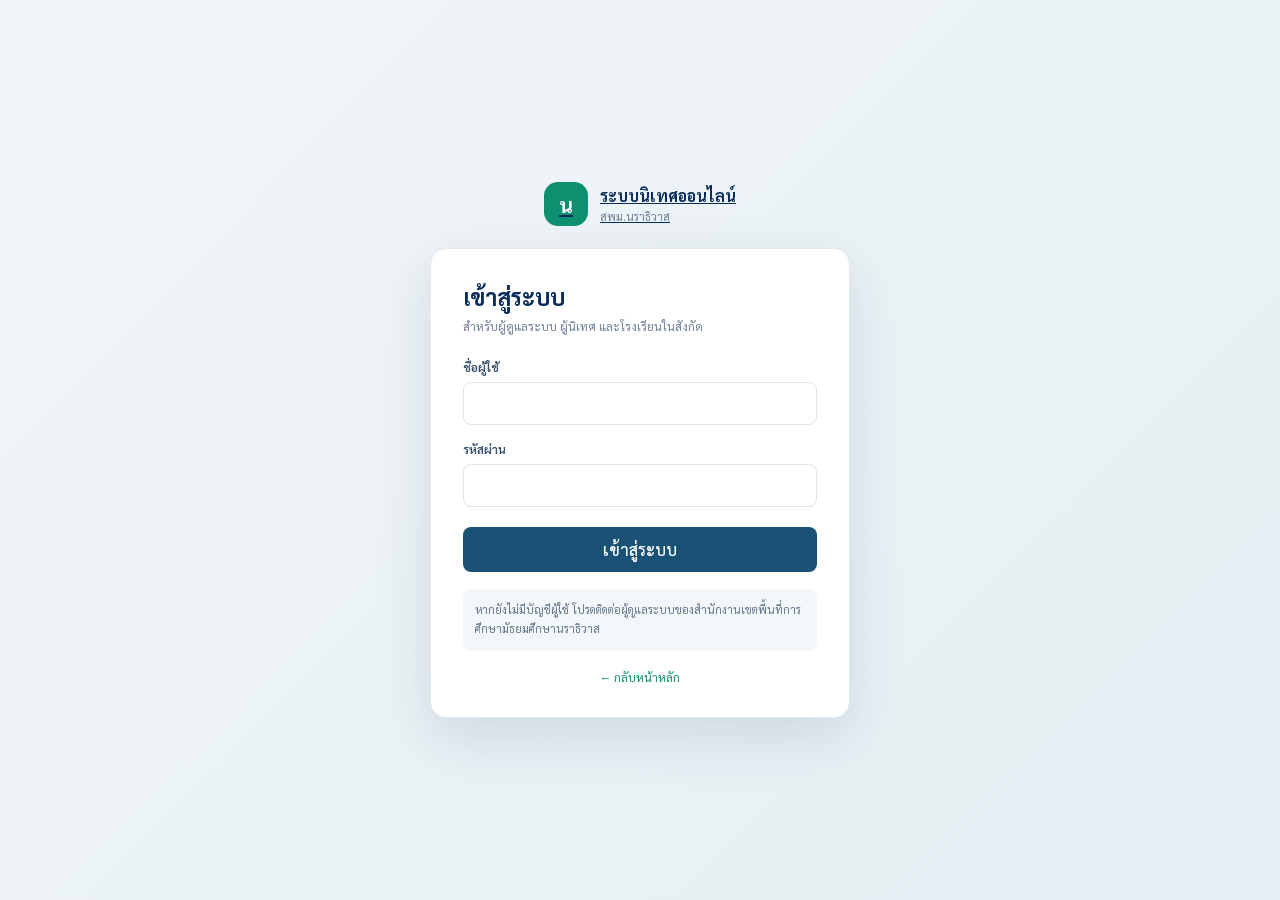
==== pages/admin.html @ 4506a1b6 "Add files via upload" ====
<!DOCTYPE html>
<html lang="th">
<head>
  <meta charset="UTF-8">
  <meta name="viewport" content="width=device-width, initial-scale=1.0">
  <title>ผู้ดูแลระบบ - สพม.นราธิวาส</title>
  <link href="https://fonts.googleapis.com/css2?family=Sarabun:wght@300;400;500;600;700&display=swap" rel="stylesheet">
  <link rel="stylesheet" href="../css/style.css">
</head>
<body>

  <nav class="navbar">
    <div class="navbar-inner">
      <a href="../index.html" class="navbar-brand">
        <div class="logo">&#127891;</div>
        <div>
          <div class="brand-text">ระบบนิเทศสถานศึกษา</div>
          <div class="brand-sub">สพม.นราธิวาส</div>
        </div>
      </a>
      <ul class="navbar-nav">
        <li><a href="../index.html" data-page="dashboard">&#127968; หน้าหลัก</a></li>
        <li><a href="booking.html" data-page="booking">&#128197; กำหนดการนิเทศ</a></li>
        <li><a href="files.html" data-page="files">&#128194; หลักฐานโรงเรียน</a></li>
        <li><a href="evaluation.html" data-page="evaluation">&#11088; ผลนิเทศ</a></li>
        <li><a href="reports.html" data-page="reports">&#128202; รายงานโรงเรียน</a></li>
        <li class="admin-only"><a href="admin.html" data-page="admin" class="active">&#9881; ผู้ดูแลระบบ</a></li>
      </ul>
      <div class="navbar-user">
        <div>
          <div class="user-name" id="userName">-</div>
          <div style="font-size:11px;opacity:0.7;" id="userRole">-</div>
        </div>
        <button class="btn-logout" onclick="logout()">&#10140; ออกจากระบบ</button>
      </div>
    </div>
  </nav>

  <div class="main-content">
    <div class="page-header">
      <h1>&#9881; ผู้ดูแลระบบ</h1>
      <p>บริหารกำหนดการนิเทศ โรงเรียนในสังกัด หลักฐาน และผลการติดตามของ สพม.นราธิวาส</p>
    </div>

    <!-- Tabs -->
    <div data-tab-group="adminTab">
      <div class="tabs">
        <button class="tab-btn active" data-tab="manageBooking" onclick="switchTab('adminTab', 'manageBooking')">&#128197; กำหนดการนิเทศ</button>
        <button class="tab-btn" data-tab="manageSchools" onclick="switchTab('adminTab', 'manageSchools'); loadSchools()">&#127979; จัดการโรงเรียน</button>
        <button class="tab-btn" data-tab="checkFiles" onclick="switchTab('adminTab', 'checkFiles')">&#128194; ตรวจผลงาน</button>
        <button class="tab-btn" data-tab="manageEval" onclick="switchTab('adminTab', 'manageEval')">&#11088; จัดการประเมิน</button>
        <button class="tab-btn" data-tab="printReport" onclick="switchTab('adminTab', 'printReport')">&#128424; พิมพ์รายงาน</button>
      </div>
    </div>

    <div class="tab-content" data-tab-content="manageSchools">
      <div class="grid-2-1">
        <div class="card"><div class="card-header"><h3>&#10133; เพิ่มโรงเรียนในสังกัด</h3></div><div class="card-body">
          <form id="schoolForm" onsubmit="return saveSchool(event)">
            <div class="form-group"><label>ชื่อโรงเรียน <span class="required">*</span></label><input class="form-control" id="schoolName" required></div>
            <div class="form-row"><div class="form-group"><label>รหัสโรงเรียน <span class="required">*</span></label><input class="form-control" id="schoolCode" required></div><div class="form-group"><label>อำเภอ</label><input class="form-control" id="schoolDistrict"></div></div>
            <div class="form-group"><label>ผู้อำนวยการ</label><input class="form-control" id="schoolDirector"></div>
            <div class="form-group"><label>ที่อยู่</label><input class="form-control" id="schoolAddress"></div>
            <div class="form-row"><div class="form-group"><label>โทรศัพท์</label><input class="form-control" id="schoolPhone"></div><div class="form-group"><label>อีเมล</label><input class="form-control" id="schoolEmail" type="email"></div></div>
            <div class="form-group"><label>เว็บไซต์</label><input class="form-control" id="schoolWebsite" type="url" placeholder="https://"></div>
            <button class="btn btn-primary" type="submit">บันทึกโรงเรียน</button>
          </form>
        </div></div>
        <div class="card"><div class="card-header"><h3>&#127979; โรงเรียนในระบบ</h3><button class="btn btn-sm btn-outline" onclick="loadSchools()">รีเฟรช</button></div><div class="card-body" id="schoolList"><div class="loading"><div class="spinner"></div></div></div></div>
      </div>
    </div>

    <!-- Manage Bookings Tab -->
    <div class="tab-content active" data-tab-content="manageBooking">
      <div class="card">
        <div class="card-header">
          <h3>&#128197; รายการจองทั้งหมด</h3>
          <div style="display:flex;gap:8px;">
            <select class="form-control" style="width:auto;" id="adminFilterStatus" onchange="loadAdminBookings()">
              <option value="">ทุกสถานะ</option>
              <option value="รอดำเนินการ">รอดำเนินการ</option>
              <option value="ยืนยันแล้ว">ยืนยันแล้ว</option>
              <option value="นิเทศแล้ว">นิเทศแล้ว</option>
              <option value="ปฏิเสธ">ปฏิเสธ</option>
            </select>
            <button class="btn btn-sm btn-outline" onclick="loadAdminBookings()">&#128260; รีเฟรช</button>
          </div>
        </div>
        <div class="card-body" style="padding:0;">
          <div class="table-responsive">
            <table>
              <thead>
                <tr>
                  <th>#</th>
                  <th>วันที่</th>
                  <th>เวลา</th>
                  <th>โรงเรียน</th>
                  <th>กลุ่มสาระ</th>
                  <th>วิชา</th>
                  <th>สถานะ</th>
                  <th>จัดการ</th>
                </tr>
              </thead>
              <tbody id="adminBookingsTable">
                <tr><td colspan="8" class="loading"><div class="spinner"></div></td></tr>
              </tbody>
            </table>
          </div>
        </div>
      </div>
    </div>

    <!-- Check Files Tab -->
    <div class="tab-content" data-tab-content="checkFiles">
      <div class="card">
        <div class="card-header">
          <h3>&#128194; ไฟล์รอตรวจสอบ</h3>
          <div style="display:flex;gap:8px;">
            <select class="form-control" style="width:auto;" id="adminFilterFileStatus" onchange="loadAdminFiles()">
              <option value="">ทุกสถานะ</option>
              <option value="รอตรวจสอบ">รอตรวจสอบ</option>
              <option value="ผ่าน">ผ่าน</option>
              <option value="ปรับปรุง">ขอแก้ไข</option>
            </select>
            <button class="btn btn-sm btn-outline" onclick="loadAdminFiles()">&#128260; รีเฟรช</button>
          </div>
        </div>
        <div class="card-body" style="padding:0;">
          <div class="table-responsive">
            <table>
              <thead>
                <tr>
                  <th>#</th>
                  <th>วันที่ส่ง</th>
                  <th>โรงเรียน</th>
                  <th>ประเภท</th>
                  <th>ชื่อไฟล์</th>
                  <th>สถานะ</th>
                  <th>ลิงก์</th>
                  <th>จัดการ</th>
                </tr>
              </thead>
              <tbody id="adminFilesTable">
                <tr><td colspan="8" class="loading"><div class="spinner"></div></td></tr>
              </tbody>
            </table>
          </div>
        </div>
      </div>
    </div>

    <!-- Manage Evaluations Tab -->
    <div class="tab-content" data-tab-content="manageEval">
      <div class="card">
        <div class="card-header">
          <h3>&#11088; ผลการประเมินทั้งหมด</h3>
          <button class="btn btn-sm btn-outline" onclick="loadAdminEvaluations()">&#128260; รีเฟรช</button>
        </div>
        <div class="card-body" style="padding:0;">
          <div class="table-responsive">
            <table>
              <thead>
                <tr>
                  <th>#</th>
                  <th>วันที่ประเมิน</th>
                  <th>โรงเรียน</th>
                  <th>วันที่นิเทศ</th>
                  <th>จุดเด่น</th>
                  <th>ระดับคุณภาพ</th>
                  <th>ประเมินโดย</th>
                  <th>จัดการ</th>
                </tr>
              </thead>
              <tbody id="adminEvalTable">
                <tr><td colspan="8" class="loading"><div class="spinner"></div></td></tr>
              </tbody>
            </table>
          </div>
        </div>
      </div>
    </div>

    <!-- Print Report Tab -->
    <div class="tab-content" data-tab-content="printReport">
      <div class="grid-2">
        <!-- Individual Report -->
        <div class="card">
          <div class="card-header">
            <h3>&#128196; รายงานรายบุคคล</h3>
          </div>
          <div class="card-body">
            <div class="form-group">
              <label>เลือกครู</label>
              <select class="form-control" id="reportTeacher">
                <option value="">-- เลือกครู --</option>
              </select>
            </div>
            <button class="btn btn-primary" onclick="printIndividualReport()">&#128424; พิมพ์รายงานรายบุคคล</button>
          </div>
        </div>

        <!-- Department Report -->
        <div class="card">
          <div class="card-header">
            <h3>&#127979; รายงานกลุ่มสาระ</h3>
          </div>
          <div class="card-body">
            <div class="form-group">
              <label>เลือกกลุ่มสาระ</label>
              <select class="form-control" id="reportDept">
                <option value="">-- เลือกกลุ่มสาระ --</option>
              </select>
            </div>
            <button class="btn btn-primary" onclick="printDeptReport()">&#128424; พิมพ์รายงานกลุ่มสาระ</button>
          </div>
        </div>

        <!-- General Report -->
        <div class="card">
          <div class="card-header">
            <h3>&#128202; รายงานสรุปภาพรวม</h3>
          </div>
          <div class="card-body">
            <div class="form-row">
              <div class="form-group">
                <label>วันที่เริ่มต้น</label>
                <input type="date" class="form-control" id="reportStartDate">
              </div>
              <div class="form-group">
                <label>วันที่สิ้นสุด</label>
                <input type="date" class="form-control" id="reportEndDate">
              </div>
            </div>
            <button class="btn btn-primary" onclick="printGeneralReport()">&#128424; พิมพ์รายงานสรุป</button>
          </div>
        </div>

        <!-- Quick Stats -->
        <div class="card">
          <div class="card-header">
            <h3>&#128200; สถิติด่วน</h3>
          </div>
          <div class="card-body">
            <div style="display:grid;gap:8px;">
              <button class="btn btn-outline" onclick="showQuickStats('bookings')">&#128197; สถิติการจอง</button>
              <button class="btn btn-outline" onclick="showQuickStats('files')">&#128194; สถิติไฟล์งาน</button>
              <button class="btn btn-outline" onclick="showQuickStats('evaluations')">&#11088; สถิติการประเมิน</button>
            </div>
          </div>
        </div>
      </div>
    </div>
  </div>

  <!-- Review File Modal -->
  <div class="modal-overlay" id="reviewFileModal">
    <div class="modal">
      <div class="modal-header">
        <h3>&#128196; ตรวจสอบไฟล์</h3>
        <button class="modal-close" onclick="closeModal('reviewFileModal')">&times;</button>
      </div>
      <div class="modal-body">
        <div id="reviewFileInfo"></div>
        <div class="form-group" style="margin-top:16px;">
          <label>หมายเหตุ</label>
          <textarea class="form-control" id="reviewNote" rows="3" placeholder="ใส่หมายเหตุ..."></textarea>
        </div>
      </div>
      <div class="modal-footer">
        <button class="btn btn-danger" onclick="reviewFile('ปรับปรุง')">&#128260; ขอแก้ไข</button>
        <button class="btn btn-success" onclick="reviewFile('ผ่าน')">&#9989; อนุมัติ</button>
        <button class="btn btn-outline" onclick="closeModal('reviewFileModal')">ปิด</button>
      </div>
    </div>
  </div>

  <!-- Edit Booking Modal -->
  <div class="modal-overlay" id="editBookingModal">
    <div class="modal">
      <div class="modal-header">
        <h3>&#9998; แก้ไขการจอง</h3>
        <button class="modal-close" onclick="closeModal('editBookingModal')">&times;</button>
      </div>
      <div class="modal-body">
        <input type="hidden" id="editBookingRow">
        <div class="form-row">
          <div class="form-group">
            <label>สถานะ</label>
            <select class="form-control" id="editBookingStatus">
              <option value="รอดำเนินการ">รอดำเนินการ</option>
              <option value="ยืนยันแล้ว">ยืนยันแล้ว</option>
              <option value="นิเทศแล้ว">นิเทศแล้ว</option>
              <option value="ปฏิเสธ">ปฏิเสธ</option>
            </select>
          </div>
          <div class="form-group">
            <label>วันที่</label>
            <input type="date" class="form-control" id="editBookingDate">
          </div>
        </div>
        <div class="form-group">
          <label>หมายเหตุ</label>
          <textarea class="form-control" id="editBookingNotes" rows="3"></textarea>
        </div>
      </div>
      <div class="modal-footer">
        <button class="btn btn-primary" onclick="saveBookingEdit()">&#128190; บันทึก</button>
        <button class="btn btn-outline" onclick="closeModal('editBookingModal')">ปิด</button>
      </div>
    </div>
  </div>

  <script src="../js/config.js"></script>
  <script src="../js/app.js"></script>
  <script>
    if (!checkAuth()) { window.location.href = 'login.html'; }
    var currentReviewFile = null;
    var DEPARTMENTS = ['คณิตศาสตร์','วิทยาศาสตร์','ภาษาไทย','ภาษาอังกฤษ','สังคมศึกษา','พลศึกษา','ศิลปะ','การงานอาชีพ','เทคโนโลยี'];

    function initAdmin() {
      var ds = document.getElementById('reportDept');
      DEPARTMENTS.forEach(function(d){var o=document.createElement('option');o.value=d;o.textContent=d;ds.appendChild(o);});
      apiPost('getTeachers',{}).then(function(r){if(r.success&&r.teachers){var s=document.getElementById('reportTeacher');r.teachers.forEach(function(t){var o=document.createElement('option');o.value=t;o.textContent=t;s.appendChild(o);});}}).catch(function(e){console.error(e);});
    }

    function loadAdminBookings() {
      var st=document.getElementById('adminFilterStatus').value;
      var d=st?{status:st}:{};
      apiPost('getBookings',d).then(function(result){
        var tbody=document.getElementById('adminBookingsTable');
        if(result.success&&result.bookings.length>0){
          tbody.innerHTML=result.bookings.map(function(b,i){
            var acts='';
            if(b['Status']==='รอดำเนินการ'){acts='<button class="btn btn-sm btn-success" onclick="confirmBooking('+b.rowNumber+')">&#9989;</button> <button class="btn btn-sm btn-danger" onclick="rejectBooking('+b.rowNumber+')">&#10007;</button> ';}
            acts+='<button class="btn btn-sm btn-warning" onclick="openEditBooking('+b.rowNumber+')">&#9998;</button> <button class="btn btn-sm btn-danger" onclick="deleteBookingConfirm('+b.rowNumber+')">&#128465;</button>';
            return '<tr><td>'+(i+1)+'</td><td>'+formatDate(b['Date'])+'</td><td>'+escapeHtml(b['Time'])+'</td><td>'+escapeHtml(b['Teacher Name'])+'</td><td>'+escapeHtml(b['Department'])+'</td><td>'+escapeHtml(b['Subject Name'])+'</td><td>'+getStatusBadge(b['Status'])+'</td><td><div class="btn-group">'+acts+'</div></td></tr>';
          }).join('');
        } else { tbody.innerHTML='<tr><td colspan="8"><div class="empty-state"><div class="icon">&#128197;</div><h4>ไม่มีรายการจอง</h4></div></td></tr>'; }
      }).catch(function(e){console.error(e);});
    }

    function confirmBooking(rn){if(!confirm('ยืนยันการจองนี้?'))return;apiPost('updateBooking',{rowNumber:rn,status:'ยืนยันแล้ว'}).then(function(r){if(r.success){showToast('ยืนยันสำเร็จ','success');loadAdminBookings();}else showToast(r.message,'error');});}
    function rejectBooking(rn){if(!confirm('ปฏิเสธการจองนี้?'))return;apiPost('updateBooking',{rowNumber:rn,status:'ปฏิเสธ'}).then(function(r){if(r.success){showToast('ปฏิเสธแล้ว','warning');loadAdminBookings();}else showToast(r.message,'error');});}
    function deleteBookingConfirm(rn){if(!confirm('ต้องการลบการจองนี้?'))return;apiPost('deleteBooking',{rowNumber:rn}).then(function(r){if(r.success){showToast('ลบสำเร็จ','success');loadAdminBookings();}else showToast(r.message,'error');});}
    function openEditBooking(rn){document.getElementById('editBookingRow').value=rn;openModal('editBookingModal');}
    function saveBookingEdit(){var rn=parseInt(document.getElementById('editBookingRow').value);apiPost('updateBooking',{rowNumber:rn,status:document.getElementById('editBookingStatus').value,date:document.getElementById('editBookingDate').value,notes:document.getElementById('editBookingNotes').value}).then(function(r){if(r.success){showToast('บันทึกสำเร็จ','success');closeModal('editBookingModal');loadAdminBookings();}else showToast(r.message,'error');});}

    function loadAdminFiles() {
      var st=document.getElementById('adminFilterFileStatus').value;
      var d=st?{status:st}:{};
      apiPost('getFiles',d).then(function(result){
        var tbody=document.getElementById('adminFilesTable');
        if(result.success&&result.files.length>0){
          tbody.innerHTML=result.files.map(function(f,i){
            return '<tr><td>'+(i+1)+'</td><td>'+formatDateTime(f['Timestamp'])+'</td><td>'+escapeHtml(f['Teacher Name'])+'</td><td>'+getFileTypeIcon(f['File Type'])+' '+escapeHtml(f['File Type'])+'</td><td>'+escapeHtml(f['File Name'])+'</td><td>'+getStatusBadge(f['Status'])+'</td><td>'+(f['File URL']?'<a href="'+f['File URL']+'" target="_blank" class="btn btn-sm btn-info">&#128279;</a>':'-')+'</td><td><div class="btn-group"><button class="btn btn-sm btn-success" onclick="openReviewFile('+f.rowNumber+')">&#9989;</button> <button class="btn btn-sm btn-danger" onclick="deleteFileConfirm('+f.rowNumber+')">&#128465;</button></div></td></tr>';
          }).join('');
        } else { tbody.innerHTML='<tr><td colspan="8"><div class="empty-state"><div class="icon">&#128194;</div><h4>ไม่มีไฟล์งาน</h4></div></td></tr>'; }
      }).catch(function(e){console.error(e);});
    }

    function openReviewFile(rn){currentReviewFile=rn;document.getElementById('reviewNote').value='';openModal('reviewFileModal');}
    function reviewFile(status){if(!currentReviewFile)return;apiPost('updateFileStatus',{rowNumber:currentReviewFile,status:status,adminNote:document.getElementById('reviewNote').value,reviewedBy:APP.user.fullName}).then(function(r){if(r.success){showToast(status==='ผ่าน'?'อนุมัติสำเร็จ':'ขอแก้ไขแล้ว','success');closeModal('reviewFileModal');loadAdminFiles();}else showToast(r.message,'error');});}
    function deleteFileConfirm(rn){if(!confirm('ต้องการลบไฟล์นี้?'))return;apiPost('deleteFile',{rowNumber:rn}).then(function(r){if(r.success){showToast('ลบสำเร็จ','success');loadAdminFiles();}else showToast(r.message,'error');});}

    function loadAdminEvaluations() {
      apiPost('getEvaluations',{}).then(function(result){
        var tbody=document.getElementById('adminEvalTable');
        if(result.success&&result.evaluations.length>0){
          tbody.innerHTML=result.evaluations.map(function(e,i){
            return '<tr><td>'+(i+1)+'</td><td>'+formatDateTime(e['Timestamp'])+'</td><td>'+escapeHtml(e['Teacher Name'])+'</td><td>'+formatDate(e['Supervision Date'])+'</td><td style="max-width:200px;overflow:hidden;text-overflow:ellipsis;white-space:nowrap;" title="'+escapeHtml(e['Strengths'])+'">'+escapeHtml(e['Strengths'])+'</td><td>'+getStatusBadge(e['Quality Level'])+'</td><td>'+escapeHtml(e['Evaluated By']||'-')+'</td><td><button class="btn btn-sm btn-danger" onclick="deleteEvalConfirm('+e.rowNumber+')">&#128465;</button></td></tr>';
          }).join('');
        } else { tbody.innerHTML='<tr><td colspan="8"><div class="empty-state"><div class="icon">&#11088;</div><h4>ไม่มีผลประเมิน</h4></div></td></tr>'; }
      }).catch(function(e){console.error(e);});
    }

    function deleteEvalConfirm(rn){if(!confirm('ต้องการลบผลประเมินนี้?'))return;apiPost('deleteEvaluation',{rowNumber:rn}).then(function(r){if(r.success){showToast('ลบสำเร็จ','success');loadAdminEvaluations();}else showToast(r.message,'error');});}

    function printIndividualReport(){var t=document.getElementById('reportTeacher').value;if(!t){showToast('กรุณาเลือกครู','error');return;}apiPost('getTeacherReport',{teacherName:t}).then(function(r){if(!r.success)return;var rp=r.report;var c='<p><strong>ครู:</strong> '+escapeHtml(t)+'</p><p>จอง: '+rp.summary.totalBookings+' นิเทศแล้ว: '+rp.summary.completedBookings+' ไฟล์: '+rp.summary.totalFiles+' ประเมิน: '+rp.summary.totalEvaluations+'</p><h3 style="color:#1a5276;">ประวัติการนิเทศ</h3><table><thead><tr><th>วันที่</th><th>วิชา</th><th>สถานะ</th></tr></thead><tbody>';rp.bookings.forEach(function(b){c+='<tr><td>'+formatDate(b.date)+'</td><td>'+escapeHtml(b.subjectName)+'</td><td>'+getStatusBadge(b.status)+'</td></tr>';});c+='</tbody></table>';printReport('รายงานรายบุคคล - '+escapeHtml(t),c);});}

    function printDeptReport(){var d=document.getElementById('reportDept').value;if(!d){showToast('กรุณาเลือกกลุ่มสาระ','error');return;}apiPost('getDepartmentReport',{department:d}).then(function(r){if(!r.success)return;var rp=r.report;var c='<p><strong>กลุ่มสาระ:</strong> '+escapeHtml(d)+'</p><p>ครู: '+rp.summary.totalTeachers+' คน</p><table><thead><tr><th>ชื่อครู</th><th>การจอง</th><th>นิเทศแล้ว</th></tr></thead><tbody>';Object.entries(rp.teachers).forEach(function(e){c+='<tr><td>'+escapeHtml(e[0])+'</td><td>'+e[1].totalBookings+'</td><td>'+e[1].completedBookings+'</td></tr>';});c+='</tbody></table>';printReport('รายงานกลุ่มสาระ - '+escapeHtml(d),c);});}

    function printGeneralReport(){var sd=document.getElementById('reportStartDate').value;var ed=document.getElementById('reportEndDate').value;apiPost('getReport',{startDate:sd,endDate:ed}).then(function(r){if(!r.success)return;var rp=r.report;var c='<p>ช่วง: '+(sd?formatDate(sd):'ทั้งหมด')+' - '+(ed?formatDate(ed):'ทั้งหมด')+'</p><table><thead><tr><th>วันที่</th><th>ครู</th><th>วิชา</th><th>สถานะ</th></tr></thead><tbody>';rp.bookings.forEach(function(b){c+='<tr><td>'+formatDate(b.date)+'</td><td>'+escapeHtml(b.teacherName)+'</td><td>'+escapeHtml(b.subjectName)+'</td><td>'+getStatusBadge(b.status)+'</td></tr>';});c+='</tbody></table>';printReport('รายงานสรุปภาพรวม',c);});}

    function showQuickStats(type){apiPost('getDashboardStats',{}).then(function(r){if(!r.success)return;var s=r.stats;var c='';if(type==='bookings'){c='<h3>สถิติการจอง</h3><table><thead><tr><th>สถานะ</th><th>จำนวน</th></tr></thead><tbody><tr><td>รอดำเนินการ</td><td>'+s.pendingBookings+'</td></tr><tr><td>ยืนยันแล้ว</td><td>'+s.confirmedBookings+'</td></tr><tr><td>นิเทศแล้ว</td><td>'+s.completedBookings+'</td></tr><tr><td>ปฏิเสธ</td><td>'+s.rejectedBookings+'</td></tr><tr><td><strong>รวม</strong></td><td><strong>'+s.totalBookings+'</strong></td></tr></tbody></table>';}else if(type==='files'){c='<h3>สถิติไฟล์งาน</h3><table><thead><tr><th>สถานะ</th><th>จำนวน</th></tr></thead><tbody><tr><td>รอตรวจสอบ</td><td>'+s.pendingFiles+'</td></tr><tr><td>ผ่าน</td><td>'+s.approvedFiles+'</td></tr><tr><td>ขอแก้ไข</td><td>'+s.reviseFiles+'</td></tr><tr><td><strong>รวม</strong></td><td><strong>'+s.totalFiles+'</strong></td></tr></tbody></table>';}else if(type==='evaluations'){c='<h3>สถิติการประเมิน</h3><table><thead><tr><th>ระดับ</th><th>จำนวน</th></tr></thead><tbody><tr><td>ดีมาก</td><td>'+s.excellentCount+'</td></tr><tr><td>ดี</td><td>'+s.goodCount+'</td></tr><tr><td>พอใช้</td><td>'+s.fairCount+'</td></tr><tr><td>ปรับปรุง</td><td>'+s.poorCount+'</td></tr><tr><td><strong>รวม</strong></td><td><strong>'+s.totalEvaluations+'</strong></td></tr></tbody></table>';}printReport('สถิติด่วน',c);});}

    updateUserUI();initAdmin();loadAdminBookings();loadAdminFiles();loadAdminEvaluations();
  </script>
    }

    let currentReviewFile = null;

    const DEPARTMENTS = [
      'คณิตศาสตร์', 'วิทยาศาสตร์', 'ภาษาไทย', 'ภาษาอังกฤษ',
      'สังคมศึกษา', 'พลศึกษา', 'ศิลปะ', 'การงานอาชีพ', 'เทคโนโลยี'
    ];

    function initAdmin() {
      const deptSelect = document.getElementById('reportDept');
      DEPARTMENTS.forEach(d => {
        const opt = document.createElement('option');
        opt.value = d;
        opt.textContent = d;
        deptSelect.appendChild(opt);
      });

      apiPost
        .withSuccessHandler(result => {
          if (result.success && result.teachers) {
            const teacherSelect = document.getElementById('reportTeacher');
            result.teachers.forEach(t => {
              const opt = document.createElement('option');
              opt.value = t;
              opt.textContent = t;
              teacherSelect.appendChild(opt);
            });
          }
        })
        .getTeachers();
    }

    // ============================================
    // Bookings Management
    // ============================================

    function loadAdminBookings() {
      const status = document.getElementById('adminFilterStatus').value;
      const data = status ? { status } : {};

      apiPost
        .withSuccessHandler(result => {
          const tbody = document.getElementById('adminBookingsTable');
          if (result.success && result.bookings.length > 0) {
            tbody.innerHTML = result.bookings.map((b, idx) => `
              <tr>
                <td>${idx + 1}</td>
                <td>${formatDate(b['Date'])}</td>
                <td>${escapeHtml(b['Time'])}</td>
                <td>${escapeHtml(b['School Name'] || 'ไม่ระบุโรงเรียน')}</td>
                <td>${escapeHtml(b['Department'])}</td>
                <td>${escapeHtml(b['Subject Name'])}</td>
                <td>${getStatusBadge(b['Status'])}</td>
                <td>
                  <div class="btn-group">
                    ${b['Status'] === 'รอดำเนินการ' ? `
                      <button class="btn btn-sm btn-success" onclick="confirmBooking(${b.rowNumber})">&#9989;</button>
                      <button class="btn btn-sm btn-danger" onclick="rejectBooking(${b.rowNumber})">&#10007;</button>
                    ` : ''}
                    <button class="btn btn-sm btn-warning" onclick="openEditBooking(${b.rowNumber}, '${escapeHtml(b['Status'])}', '${b['Date']}', '${escapeHtml(b['Notes'] || '')}')">&#9998;</button>
                    <button class="btn btn-sm btn-danger" onclick="deleteBookingConfirm(${b.rowNumber})">&#128465;</button>
                  </div>
                </td>
              </tr>
            `).join('');
          } else {
            tbody.innerHTML = '<tr><td colspan="8"><div class="empty-state"><div class="icon">&#128197;</div><h4>ไม่มีรายการจอง</h4></div></td></tr>';
          }
        })
        .getBookings(data);
    }

    function confirmBooking(rowNumber) {
      if (!confirm('ยืนยันการจองนี้?')) return;
      apiPost
        .withSuccessHandler(result => {
          if (result.success) {
            showToast('ยืนยันการจองสำเร็จ', 'success');
            loadAdminBookings();
          } else {
            showToast(result.message, 'error');
          }
        })
        .updateBooking({ rowNumber, status: 'ยืนยันแล้ว' });
    }

    function rejectBooking(rowNumber) {
      if (!confirm('ปฏิเสธการจองนี้?')) return;
      apiPost
        .withSuccessHandler(result => {
          if (result.success) {
            showToast('ปฏิเสธการจองแล้ว', 'warning');
            loadAdminBookings();
          } else {
            showToast(result.message, 'error');
          }
        })
        .updateBooking({ rowNumber, status: 'ปฏิเสธ' });
    }

    function deleteBookingConfirm(rowNumber) {
      if (!confirm('ต้องการลบการจองนี้? การกระทำนี้ไม่สามารถย้อนกลับได้')) return;
      apiPost
        .withSuccessHandler(result => {
          if (result.success) {
            showToast('ลบการจองสำเร็จ', 'success');
            loadAdminBookings();
          } else {
            showToast(result.message, 'error');
          }
        })
        .deleteBooking({ rowNumber });
    }

    function openEditBooking(rowNumber, status, date, notes) {
      document.getElementById('editBookingRow').value = rowNumber;
      document.getElementById('editBookingStatus').value = status;
      document.getElementById('editBookingDate').value = date;
      document.getElementById('editBookingNotes').value = notes;
      openModal('editBookingModal');
    }

    function saveBookingEdit() {
      const rowNumber = parseInt(document.getElementById('editBookingRow').value);
      const data = {
        rowNumber: rowNumber,
        status: document.getElementById('editBookingStatus').value,
        date: document.getElementById('editBookingDate').value,
        notes: document.getElementById('editBookingNotes').value
      };

      apiPost
        .withSuccessHandler(result => {
          if (result.success) {
            showToast('บันทึกสำเร็จ', 'success');
            closeModal('editBookingModal');
            loadAdminBookings();
          } else {
            showToast(result.message, 'error');
          }
        })
        .updateBooking(data);
    }

    // ============================================
    // Files Management
    // ============================================

    function loadAdminFiles() {
      const status = document.getElementById('adminFilterFileStatus').value;
      const data = status ? { status } : {};

      apiPost
        .withSuccessHandler(result => {
          const tbody = document.getElementById('adminFilesTable');
          if (result.success && result.files.length > 0) {
            tbody.innerHTML = result.files.map((f, idx) => `
              <tr>
                <td>${idx + 1}</td>
                <td>${formatDateTime(f['Timestamp'])}</td>
                <td>${escapeHtml(f['School Name'] || 'ไม่ระบุโรงเรียน')}</td>
                <td>${getFileTypeIcon(f['File Type'])} ${escapeHtml(f['File Type'])}</td>
                <td>${escapeHtml(f['File Name'])}</td>
                <td>${getStatusBadge(f['Status'])}</td>
                <td>${f['File URL'] ? `<a href="${f['File URL']}" target="_blank" class="btn btn-sm btn-info">&#128279;</a>` : '-'}</td>
                <td>
                  <div class="btn-group">
                    <button class="btn btn-sm btn-success" onclick="openReviewFile(${f.rowNumber}, '${escapeHtml(f['Teacher Name'])}', '${escapeHtml(f['File Type'])}', '${escapeHtml(f['File Name'])}', '${f['File URL'] || ''}')">&#9989; ตรวจ</button>
                    <button class="btn btn-sm btn-danger" onclick="deleteFileConfirm(${f.rowNumber}, '${f['Drive File ID'] || ''}')">&#128465;</button>
                  </div>
                </td>
              </tr>
            `).join('');
          } else {
            tbody.innerHTML = '<tr><td colspan="8"><div class="empty-state"><div class="icon">&#128194;</div><h4>ไม่มีไฟล์งาน</h4></div></td></tr>';
          }
        })
        .getFiles(data);
    }

    function openReviewFile(rowNumber, teacher, type, name, url) {
      currentReviewFile = rowNumber;
      document.getElementById('reviewFileInfo').innerHTML = `
        <div style="display:grid;gap:8px;">
          <div><strong>ครู:</strong> ${teacher}</div>
          <div><strong>ประเภท:</strong> ${type}</div>
          <div><strong>ชื่อไฟล์:</strong> ${name}</div>
          ${url ? `<div><strong>ลิงก์:</strong> <a href="${url}" target="_blank">เปิดไฟล์</a></div>` : ''}
        </div>
      `;
      document.getElementById('reviewNote').value = '';
      openModal('reviewFileModal');
    }

    function reviewFile(status) {
      if (!currentReviewFile) return;
      const note = document.getElementById('reviewNote').value;

      apiPost
        .withSuccessHandler(result => {
          if (result.success) {
            showToast(status === 'ผ่าน' ? 'อนุมัติไฟล์สำเร็จ' : 'ขอแก้ไขไฟล์แล้ว', 'success');
            closeModal('reviewFileModal');
            loadAdminFiles();
          } else {
            showToast(result.message, 'error');
          }
        })
        .updateFileStatus({
          rowNumber: currentReviewFile,
          status: status,
          adminNote: note,
          reviewedBy: APP.user.fullName
        });
    }

    function deleteFileConfirm(rowNumber, driveFileId) {
      if (!confirm('ต้องการลบไฟล์นี้?')) return;
      apiPost
        .withSuccessHandler(result => {
          if (result.success) {
            showToast('ลบไฟล์สำเร็จ', 'success');
            loadAdminFiles();
          } else {
            showToast(result.message, 'error');
          }
        })
        .deleteFile({ rowNumber, driveFileId });
    }

    // ============================================
    // Evaluations Management
    // ============================================

    function loadAdminEvaluations() {
      apiPost
        .withSuccessHandler(result => {
          const tbody = document.getElementById('adminEvalTable');
          if (result.success && result.evaluations.length > 0) {
            tbody.innerHTML = result.evaluations.map((e, idx) => `
              <tr>
                <td>${idx + 1}</td>
                <td>${formatDateTime(e['Timestamp'])}</td>
                <td>${escapeHtml(e['School Name'] || e['Teacher Name'] || 'ผลนิเทศโรงเรียน')}</td>
                <td>${formatDate(e['Supervision Date'])}</td>
                <td style="max-width:200px;overflow:hidden;text-overflow:ellipsis;white-space:nowrap;" title="${escapeHtml(e['Strengths'])}">${escapeHtml(e['Strengths'])}</td>
                <td>${getStatusBadge(e['Quality Level'])}</td>
                <td>${escapeHtml(e['Evaluated By'] || '-')}</td>
                <td>
                  <button class="btn btn-sm btn-danger" onclick="deleteEvalConfirm(${e.rowNumber})">&#128465;</button>
                </td>
              </tr>
            `).join('');
          } else {
            tbody.innerHTML = '<tr><td colspan="8"><div class="empty-state"><div class="icon">&#11088;</div><h4>ไม่มีผลประเมิน</h4></div></td></tr>';
          }
        })
        .getEvaluations({});
    }

    function deleteEvalConfirm(rowNumber) {
      if (!confirm('ต้องการลบผลการประเมินนี้?')) return;
      apiPost
        .withSuccessHandler(result => {
          if (result.success) {
            showToast('ลบผลการประเมินสำเร็จ', 'success');
            loadAdminEvaluations();
          } else {
            showToast(result.message, 'error');
          }
        })
        .deleteEvaluation({ rowNumber });
    }

    // ============================================
    // Reports
    // ============================================

    function printIndividualReport() {
      const teacher = document.getElementById('reportTeacher').value;
      if (!teacher) {
        showToast('กรุณาเลือกครู', 'error');
        return;
      }

      apiPost
        .withSuccessHandler(result => {
          if (result.success) {
            const r = result.report;
            let content = `
              <p><strong>ครู:</strong> ${escapeHtml(teacher)}</p>
              <p><strong>จำนวนการจอง:</strong> ${r.summary.totalBookings} ครั้ง | <strong>นิเทศแล้ว:</strong> ${r.summary.completedBookings} ครั้ง</p>
              <p><strong>ไฟล์งาน:</strong> ${r.summary.totalFiles} ไฟล์ | <strong>ผ่าน:</strong> ${r.summary.approvedFiles} ไฟล์</p>
              <p><strong>ผลประเมิน:</strong> ${r.summary.totalEvaluations} ครั้ง | <strong>ระดับเฉลี่ย:</strong> ${r.summary.avgQuality}</p>
              <h3 style="margin-top:20px;color:#1a5276;">ประวัติการนิเทศ</h3>
              <table>
                <thead><tr><th>วันที่</th><th>วิชา</th><th>สถานะ</th></tr></thead>
                <tbody>
            `;
            r.bookings.forEach(b => {
              content += `<tr><td>${formatDate(b.date)}</td><td>${escapeHtml(b.subjectName)}</td><td>${getStatusBadge(b.status)}</td></tr>`;
            });
            content += '</tbody></table>';

            if (r.evaluations.length > 0) {
              content += '<h3 style="margin-top:20px;color:#1a5276;">ผลการประเมิน</h3><table><thead><tr><th>วันที่</th><th>จุดเด่น</th><th>จุดพัฒนา</th><th>ระดับ</th></tr></thead><tbody>';
              r.evaluations.forEach(e => {
                content += `<tr><td>${formatDate(e.supervisionDate)}</td><td>${escapeHtml(e.strengths)}</td><td>${escapeHtml(e.improvements)}</td><td>${getStatusBadge(e.qualityLevel)}</td></tr>`;
              });
              content += '</tbody></table>';
            }

            printReport('รายงานรายบุคคล - ' + escapeHtml(teacher), content);
          }
        })
        .getTeacherReport({ teacherName: teacher });
    }

    function printDeptReport() {
      const dept = document.getElementById('reportDept').value;
      if (!dept) {
        showToast('กรุณาเลือกกลุ่มสาระ', 'error');
        return;
      }

      apiPost
        .withSuccessHandler(result => {
          if (result.success) {
            const r = result.report;
            let content = `
              <p><strong>กลุ่มสาระ:</strong> ${escapeHtml(dept)}</p>
              <p><strong>จำนวนครู:</strong> ${r.summary.totalTeachers} คน | <strong>การจองทั้งหมด:</strong> ${r.summary.totalBookings} ครั้ง</p>
              <h3 style="margin-top:20px;color:#1a5276;">รายงานรายครู</h3>
              <table>
                <thead><tr><th>ชื่อครู</th><th>การจอง</th><th>นิเทศแล้ว</th><th>ผลประเมิน</th></tr></thead>
                <tbody>
            `;
            Object.entries(r.teachers).forEach(([name, data]) => {
              const evalSummary = data.evaluations.length > 0
                ? data.evaluations.map(e => getStatusBadge(e.qualityLevel)).join(' ')
                : '-';
              content += `<tr><td>${escapeHtml(name)}</td><td>${data.totalBookings}</td><td>${data.completedBookings}</td><td>${evalSummary}</td></tr>`;
            });
            content += '</tbody></table>';

            printReport('รายงานกลุ่มสาระ - ' + escapeHtml(dept), content);
          }
        })
        .getDepartmentReport({ department: dept });
    }

    function printGeneralReport() {
      const startDate = document.getElementById('reportStartDate').value;
      const endDate = document.getElementById('reportEndDate').value;

      apiPost
        .withSuccessHandler(result => {
          if (result.success) {
            const r = result.report;
            let content = `
              <p><strong>ช่วงวันที่:</strong> ${startDate ? formatDate(startDate) : 'ทั้งหมด'} - ${endDate ? formatDate(endDate) : 'ทั้งหมด'}</p>
              <div class="stats-grid" style="margin:16px 0;">
                <div style="padding:12px;background:#e8f4fd;border-radius:8px;text-align:center;">
                  <div style="font-size:24px;font-weight:700;">${r.summary.totalBookings}</div>
                  <div style="font-size:12px;">การจองทั้งหมด</div>
                </div>
                <div style="padding:12px;background:#d4edda;border-radius:8px;text-align:center;">
                  <div style="font-size:24px;font-weight:700;">${r.summary.completedBookings}</div>
                  <div style="font-size:12px;">นิเทศแล้ว</div>
                </div>
                <div style="padding:12px;background:#fef5e7;border-radius:8px;text-align:center;">
                  <div style="font-size:24px;font-weight:700;">${r.summary.totalFiles}</div>
                  <div style="font-size:12px;">ไฟล์งาน</div>
                </div>
                <div style="padding:12px;background:#f0e8fd;border-radius:8px;text-align:center;">
                  <div style="font-size:24px;font-weight:700;">${r.summary.totalEvaluations}</div>
                  <div style="font-size:12px;">ผลประเมิน</div>
                </div>
              </div>
              <h3 style="margin-top:20px;color:#1a5276;">รายการจอง</h3>
              <table>
                <thead><tr><th>วันที่</th><th>ครู</th><th>วิชา</th><th>กลุ่มสาระ</th><th>สถานะ</th></tr></thead>
                <tbody>
            `;
            r.bookings.forEach(b => {
              content += `<tr><td>${formatDate(b.date)}</td><td>${escapeHtml(b.teacherName)}</td><td>${escapeHtml(b.subjectName)}</td><td>${escapeHtml(b.department)}</td><td>${getStatusBadge(b.status)}</td></tr>`;
            });
            content += '</tbody></table>';

            printReport('รายงานสรุปภาพรวมระบบการนิเทศ', content);
          }
        })
        .getReport({ startDate, endDate });
    }

    function showQuickStats(type) {
      apiPost
        .withSuccessHandler(result => {
          if (result.success) {
            const s = result.stats;
            let content = '';

            if (type === 'bookings') {
              content = `
                <h3 style="color:#1a5276;">สถิติการจอง</h3>
                <table>
                  <thead><tr><th>สถานะ</th><th>จำนวน</th></tr></thead>
                  <tbody>
                    <tr><td>รอดำเนินการ</td><td>${s.pendingBookings}</td></tr>
                    <tr><td>ยืนยันแล้ว</td><td>${s.confirmedBookings}</td></tr>
                    <tr><td>นิเทศแล้ว</td><td>${s.completedBookings}</td></tr>
                    <tr><td>ปฏิเสธ</td><td>${s.rejectedBookings}</td></tr>
                    <tr><td><strong>รวม</strong></td><td><strong>${s.totalBookings}</strong></td></tr>
                  </tbody>
                </table>
              `;
            } else if (type === 'files') {
              content = `
                <h3 style="color:#1a5276;">สถิติไฟล์งาน</h3>
                <table>
                  <thead><tr><th>สถานะ</th><th>จำนวน</th></tr></thead>
                  <tbody>
                    <tr><td>รอตรวจสอบ</td><td>${s.pendingFiles}</td></tr>
                    <tr><td>ผ่าน</td><td>${s.approvedFiles}</td></tr>
                    <tr><td>ขอแก้ไข</td><td>${s.reviseFiles}</td></tr>
                    <tr><td><strong>รวม</strong></td><td><strong>${s.totalFiles}</strong></td></tr>
                  </tbody>
                </table>
              `;
            } else if (type === 'evaluations') {
              content = `
                <h3 style="color:#1a5276;">สถิติการประเมิน</h3>
                <table>
                  <thead><tr><th>ระดับ</th><th>จำนวน</th></tr></thead>
                  <tbody>
                    <tr><td>ดีมาก</td><td>${s.excellentCount}</td></tr>
                    <tr><td>ดี</td><td>${s.goodCount}</td></tr>
                    <tr><td>พอใช้</td><td>${s.fairCount}</td></tr>
                    <tr><td>ปรับปรุง</td><td>${s.poorCount}</td></tr>
                    <tr><td><strong>รวม</strong></td><td><strong>${s.totalEvaluations}</strong></td></tr>
                  </tbody>
                </table>
              `;
            }

            printReport('สถิติด่วน', content);
          }
        })
        .getDashboardStats({});
    }

    function loadSchools() {
      const target = document.getElementById('schoolList');
      target.innerHTML = '<div class="loading"><div class="spinner"></div></div>';
      apiPost('getSchools', { includeInactive: true }).then(result => {
        if (!result.success) throw new Error(result.message || 'โหลดรายชื่อโรงเรียนไม่สำเร็จ');
        target.innerHTML = result.schools.length
          ? '<div class="table-responsive"><table><thead><tr><th>รหัส</th><th>โรงเรียน</th><th>อำเภอ</th><th>สถานะ</th></tr></thead><tbody>' + result.schools.map(s => '<tr><td>' + escapeHtml(s.code) + '</td><td>' + escapeHtml(s.name) + '</td><td>' + escapeHtml(s.district || '-') + '</td><td>' + (s.active ? 'ใช้งาน' : 'ปิดใช้งาน') + '</td></tr>').join('') + '</tbody></table></div>'
          : '<div class="empty-state"><div class="icon">&#127979;</div><h4>ยังไม่มีโรงเรียน</h4><p>เพิ่มโรงเรียนที่สังกัดในแบบฟอร์ม</p></div>';
      }).catch(error => { target.innerHTML = '<div class="empty-state"><p>' + escapeHtml(error.message) + '</p></div>'; });
    }

    function saveSchool(event) {
      event.preventDefault();
      const data = {
        name: document.getElementById('schoolName').value,
        code: document.getElementById('schoolCode').value,
        district: document.getElementById('schoolDistrict').value,
        director: document.getElementById('schoolDirector').value,
        phone: document.getElementById('schoolPhone').value,
        email: document.getElementById('schoolEmail').value,
        address: document.getElementById('schoolAddress').value,
        website: document.getElementById('schoolWebsite').value
      };
      apiPost('createSchool', data).then(result => {
        if (!result.success) { showToast(result.message, 'error'); return; }
        showToast(result.message, 'success');
        document.getElementById('schoolForm').reset();
        loadSchools();
      }).catch(error => showToast(error.message || 'บันทึกไม่สำเร็จ', 'error'));
      return false;
    }

    // Init
    updateUserUI();
    initAdmin();
    loadAdminBookings();
    loadAdminFiles();
    loadAdminEvaluations();
  </script>
</body>
</html>
---- css/style.css ----
/* ============================================================
   ระบบนิเทศภายในโรงเรียนนราศึกษาธิการ - Stylesheet
   ============================================================ */

:root {
  --primary: #1a5276;
  --primary-light: #2980b9;
  --primary-dark: #0e3d5c;
  --secondary: #27ae60;
  --secondary-light: #2ecc71;
  --accent: #f39c12;
  --accent-light: #f1c40f;
  --danger: #e74c3c;
  --danger-light: #ec7063;
  --warning: #f39c12;
  --info: #3498db;
  --success: #27ae60;
  --bg-main: #f0f3f7;
  --bg-card: #ffffff;
  --text-dark: #2c3e50;
  --text-light: #7f8c8d;
  --border: #dce1e8;
  --shadow: 0 2px 12px rgba(0, 0, 0, 0.08);
  --shadow-lg: 0 8px 32px rgba(0, 0, 0, 0.12);
  --radius: 12px;
  --radius-sm: 8px;
  --transition: all 0.3s ease;
}

* {
  margin: 0;
  padding: 0;
  box-sizing: border-box;
}

body {
  font-family: 'Sarabun', 'Segoe UI', Tahoma, Geneva, Verdana, sans-serif;
  background: var(--bg-main);
  color: var(--text-dark);
  min-height: 100vh;
}

/* ============================================================
   Header / Navbar
   ============================================================ */

.navbar {
  background: linear-gradient(135deg, var(--primary), var(--primary-dark));
  color: white;
  padding: 0;
  box-shadow: var(--shadow);
  position: sticky;
  top: 0;
  z-index: 1000;
}

.navbar-inner {
  max-width: 1400px;
  margin: 0 auto;
  display: flex;
  align-items: center;
  justify-content: space-between;
  padding: 0 24px;
  height: 64px;
}

.navbar-brand {
  display: flex;
  align-items: center;
  gap: 12px;
  text-decoration: none;
  color: white;
}

.navbar-brand .logo {
  width: 42px;
  height: 42px;
  background: rgba(255, 255, 255, 0.2);
  border-radius: 50%;
  display: flex;
  align-items: center;
  justify-content: center;
  font-size: 20px;
  font-weight: bold;
}

.navbar-brand .brand-text {
  font-size: 16px;
  font-weight: 700;
  line-height: 1.3;
}

.navbar-brand .brand-sub {
  font-size: 11px;
  opacity: 0.85;
  font-weight: 400;
}

.navbar-nav {
  display: flex;
  list-style: none;
  gap: 4px;
}

.navbar-nav a {
  color: rgba(255, 255, 255, 0.85);
  text-decoration: none;
  padding: 8px 16px;
  border-radius: var(--radius-sm);
  font-size: 14px;
  font-weight: 500;
  transition: var(--transition);
  display: flex;
  align-items: center;
  gap: 6px;
}

.navbar-nav a:hover,
.navbar-nav a.active {
  background: rgba(255, 255, 255, 0.2);
  color: white;
}

.navbar-user {
  display: flex;
  align-items: center;
  gap: 12px;
}

.navbar-user .user-name {
  font-size: 13px;
  opacity: 0.9;
}

.btn-logout {
  background: rgba(255, 255, 255, 0.15);
  border: 1px solid rgba(255, 255, 255, 0.3);
  color: white;
  padding: 6px 14px;
  border-radius: var(--radius-sm);
  cursor: pointer;
  font-size: 13px;
  transition: var(--transition);
}

.btn-logout:hover {
  background: var(--danger);
  border-color: var(--danger);
}

/* ============================================================
   Main Content
   ============================================================ */

.main-content {
  max-width: 1400px;
  margin: 0 auto;
  padding: 24px;
}

.page-header {
  margin-bottom: 24px;
}

.page-header h1 {
  font-size: 24px;
  color: var(--primary);
  font-weight: 700;
}

.page-header p {
  color: var(--text-light);
  font-size: 14px;
  margin-top: 4px;
}

/* ============================================================
   Cards
   ============================================================ */

.card {
  background: var(--bg-card);
  border-radius: var(--radius);
  box-shadow: var(--shadow);
  border: 1px solid var(--border);
  overflow: hidden;
  transition: var(--transition);
}

.card:hover {
  box-shadow: var(--shadow-lg);
}

.card-header {
  padding: 16px 20px;
  border-bottom: 1px solid var(--border);
  display: flex;
  align-items: center;
  justify-content: space-between;
}

.card-header h3 {
  font-size: 16px;
  color: var(--primary);
  font-weight: 600;
}

.card-body {
  padding: 20px;
}

/* ============================================================
   Stats Cards
   ============================================================ */

.stats-grid {
  display: grid;
  grid-template-columns: repeat(auto-fit, minmax(220px, 1fr));
  gap: 16px;
  margin-bottom: 24px;
}

.stat-card {
  background: var(--bg-card);
  border-radius: var(--radius);
  padding: 20px;
  box-shadow: var(--shadow);
  border: 1px solid var(--border);
  display: flex;
  align-items: center;
  gap: 16px;
  transition: var(--transition);
}

.stat-card:hover {
  transform: translateY(-2px);
  box-shadow: var(--shadow-lg);
}

.stat-icon {
  width: 56px;
  height: 56px;
  border-radius: 14px;
  display: flex;
  align-items: center;
  justify-content: center;
  font-size: 24px;
  flex-shrink: 0;
}

.stat-icon.blue { background: #e8f4fd; color: var(--info); }
.stat-icon.green { background: #e8f8f0; color: var(--success); }
.stat-icon.orange { background: #fef5e7; color: var(--warning); }
.stat-icon.red { background: #fdedec; color: var(--danger); }
.stat-icon.purple { background: #f0e8fd; color: #8e44ad; }

.stat-info h4 {
  font-size: 28px;
  font-weight: 700;
  color: var(--text-dark);
  line-height: 1;
}

.stat-info p {
  font-size: 13px;
  color: var(--text-light);
  margin-top: 4px;
}

/* ============================================================
   Grid Layouts
   ============================================================ */

.grid-2 {
  display: grid;
  grid-template-columns: 1fr 1fr;
  gap: 20px;
}

.grid-3 {
  display: grid;
  grid-template-columns: 1fr 1fr 1fr;
  gap: 20px;
}

.grid-2-1 {
  display: grid;
  grid-template-columns: 2fr 1fr;
  gap: 20px;
}

/* ============================================================
   Tables
   ============================================================ */

.table-responsive {
  overflow-x: auto;
}

table {
  width: 100%;
  border-collapse: collapse;
  font-size: 14px;
}

table thead th {
  background: var(--primary);
  color: white;
  padding: 12px 16px;
  text-align: left;
  font-weight: 600;
  font-size: 13px;
  white-space: nowrap;
}

table tbody td {
  padding: 10px 16px;
  border-bottom: 1px solid var(--border);
  vertical-align: middle;
}

table tbody tr:hover {
  background: #f8f9fa;
}

table tbody tr:last-child td {
  border-bottom: none;
}

/* ============================================================
   Status Badges
   ============================================================ */

.badge {
  display: inline-flex;
  align-items: center;
  gap: 4px;
  padding: 4px 10px;
  border-radius: 20px;
  font-size: 12px;
  font-weight: 600;
  white-space: nowrap;
}

.badge-pending { background: #fff3cd; color: #856404; }
.badge-confirmed { background: #d1ecf1; color: #0c5460; }
.badge-completed { background: #d4edda; color: #155724; }
.badge-rejected { background: #f8d7da; color: #721c24; }
.badge-approved { background: #d4edda; color: #155724; }
.badge-revise { background: #fff3cd; color: #856404; }
.badge-excellent { background: #d4edda; color: #155724; }
.badge-good { background: #d1ecf1; color: #0c5460; }
.badge-fair { background: #fff3cd; color: #856404; }
.badge-poor { background: #f8d7da; color: #721c24; }

/* ============================================================
   Buttons
   ============================================================ */

.btn {
  display: inline-flex;
  align-items: center;
  gap: 6px;
  padding: 8px 18px;
  border: none;
  border-radius: var(--radius-sm);
  font-size: 14px;
  font-weight: 500;
  cursor: pointer;
  transition: var(--transition);
  text-decoration: none;
  font-family: inherit;
}

.btn-primary {
  background: var(--primary);
  color: white;
}

.btn-primary:hover {
  background: var(--primary-dark);
  transform: translateY(-1px);
}

.btn-success {
  background: var(--success);
  color: white;
}

.btn-success:hover {
  background: #219a52;
}

.btn-danger {
  background: var(--danger);
  color: white;
}

.btn-danger:hover {
  background: #c0392b;
}

.btn-warning {
  background: var(--warning);
  color: white;
}

.btn-warning:hover {
  background: #e67e22;
}

.btn-info {
  background: var(--info);
  color: white;
}

.btn-info:hover {
  background: #2980b9;
}

.btn-outline {
  background: transparent;
  border: 1px solid var(--border);
  color: var(--text-dark);
}

.btn-outline:hover {
  background: var(--bg-main);
}

.btn-sm {
  padding: 5px 12px;
  font-size: 12px;
}

.btn-lg {
  padding: 12px 28px;
  font-size: 16px;
}

.btn-group {
  display: flex;
  gap: 6px;
  flex-wrap: wrap;
}

/* ============================================================
   Forms
   ============================================================ */

.form-group {
  margin-bottom: 16px;
}

.form-group label {
  display: block;
  font-size: 13px;
  font-weight: 600;
  color: var(--text-dark);
  margin-bottom: 6px;
}

.form-group label .required {
  color: var(--danger);
}

.form-control {
  width: 100%;
  padding: 10px 14px;
  border: 1px solid var(--border);
  border-radius: var(--radius-sm);
  font-size: 14px;
  font-family: inherit;
  transition: var(--transition);
  background: white;
  color: var(--text-dark);
}

.form-control:focus {
  outline: none;
  border-color: var(--primary-light);
  box-shadow: 0 0 0 3px rgba(41, 128, 185, 0.15);
}

.form-control:disabled {
  background: #f5f5f5;
  cursor: not-allowed;
}

select.form-control {
  appearance: none;
  background-image: url("data:image/svg+xml,%3Csvg xmlns='http://www.w3.org/2000/svg' width='12' height='12' viewBox='0 0 12 12'%3E%3Cpath fill='%237f8c8d' d='M6 8L1 3h10z'/%3E%3C/svg%3E");
  background-repeat: no-repeat;
  background-position: right 12px center;
  padding-right: 36px;
}

textarea.form-control {
  resize: vertical;
  min-height: 100px;
}

.form-row {
  display: grid;
  grid-template-columns: 1fr 1fr;
  gap: 16px;
}

.form-row-3 {
  display: grid;
  grid-template-columns: 1fr 1fr 1fr;
  gap: 16px;
}

/* ============================================================
   Calendar
   ============================================================ */

.calendar {
  background: white;
  border-radius: var(--radius);
  overflow: hidden;
}

.calendar-header {
  display: flex;
  align-items: center;
  justify-content: space-between;
  padding: 16px 20px;
  background: var(--primary);
  color: white;
}

.calendar-header h3 {
  font-size: 18px;
  font-weight: 600;
}

.calendar-nav {
  background: rgba(255, 255, 255, 0.2);
  border: none;
  color: white;
  width: 32px;
  height: 32px;
  border-radius: 50%;
  cursor: pointer;
  font-size: 16px;
  display: flex;
  align-items: center;
  justify-content: center;
  transition: var(--transition);
}

.calendar-nav:hover {
  background: rgba(255, 255, 255, 0.3);
}

.calendar-grid {
  display: grid;
  grid-template-columns: repeat(7, 1fr);
}

.calendar-day-header {
  padding: 8px;
  text-align: center;
  font-size: 12px;
  font-weight: 600;
  color: var(--text-light);
  background: #f8f9fa;
}

.calendar-day {
  padding: 8px;
  min-height: 80px;
  border: 1px solid var(--border);
  cursor: pointer;
  transition: var(--transition);
}

.calendar-day:hover {
  background: #f0f3f7;
}

.calendar-day.today {
  background: #e8f4fd;
}

.calendar-day.other-month {
  opacity: 0.4;
}

.calendar-day .day-number {
  font-size: 14px;
  font-weight: 600;
  margin-bottom: 4px;
}

.calendar-day .event-dot {
  width: 8px;
  height: 8px;
  border-radius: 50%;
  display: inline-block;
  margin: 1px;
}

.event-dot.pending { background: var(--warning); }
.event-dot.confirmed { background: var(--info); }
.event-dot.completed { background: var(--success); }
.event-dot.rejected { background: var(--danger); }

.calendar-event {
  font-size: 10px;
  padding: 2px 4px;
  border-radius: 4px;
  margin-bottom: 2px;
  white-space: nowrap;
  overflow: hidden;
  text-overflow: ellipsis;
}

.calendar-event.pending { background: #fff3cd; color: #856404; }
.calendar-event.confirmed { background: #d1ecf1; color: #0c5460; }
.calendar-event.completed { background: #d4edda; color: #155724; }

/* ============================================================
   Modal
   ============================================================ */

.modal-overlay {
  position: fixed;
  top: 0;
  left: 0;
  width: 100%;
  height: 100%;
  background: rgba(0, 0, 0, 0.5);
  display: none;
  align-items: center;
  justify-content: center;
  z-index: 2000;
  padding: 20px;
}

.modal-overlay.active {
  display: flex;
}

.modal {
  background: white;
  border-radius: var(--radius);
  width: 100%;
  max-width: 600px;
  max-height: 90vh;
  overflow-y: auto;
  box-shadow: var(--shadow-lg);
  animation: modalIn 0.3s ease;
}

@keyframes modalIn {
  from { transform: translateY(-20px); opacity: 0; }
  to { transform: translateY(0); opacity: 1; }
}

.modal-header {
  display: flex;
  align-items: center;
  justify-content: space-between;
  padding: 16px 20px;
  border-bottom: 1px solid var(--border);
}

.modal-header h3 {
  font-size: 18px;
  color: var(--primary);
}

.modal-close {
  background: none;
  border: none;
  font-size: 24px;
  cursor: pointer;
  color: var(--text-light);
  width: 32px;
  height: 32px;
  border-radius: 50%;
  display: flex;
  align-items: center;
  justify-content: center;
  transition: var(--transition);
}

.modal-close:hover {
  background: #f0f0f0;
  color: var(--danger);
}

.modal-body {
  padding: 20px;
}

.modal-footer {
  padding: 16px 20px;
  border-top: 1px solid var(--border);
  display: flex;
  justify-content: flex-end;
  gap: 8px;
}

/* ============================================================
   Login Page
   ============================================================ */

.login-container {
  min-height: 100vh;
  display: flex;
  align-items: center;
  justify-content: center;
  background: linear-gradient(135deg, var(--primary), var(--primary-dark));
  padding: 20px;
}

.login-box {
  background: white;
  border-radius: var(--radius);
  padding: 40px;
  width: 100%;
  max-width: 420px;
  box-shadow: var(--shadow-lg);
}

.login-logo {
  text-align: center;
  margin-bottom: 24px;
}

.login-logo .icon {
  width: 80px;
  height: 80px;
  background: linear-gradient(135deg, var(--primary), var(--primary-light));
  border-radius: 50%;
  display: flex;
  align-items: center;
  justify-content: center;
  margin: 0 auto 12px;
  font-size: 36px;
  color: white;
}

.login-logo h2 {
  font-size: 20px;
  color: var(--primary);
  font-weight: 700;
}

.login-logo p {
  font-size: 13px;
  color: var(--text-light);
}

.login-box .btn-primary {
  width: 100%;
  justify-content: center;
  padding: 12px;
  font-size: 16px;
  margin-top: 8px;
}

.login-error {
  background: #fdedec;
  color: var(--danger);
  padding: 10px;
  border-radius: var(--radius-sm);
  font-size: 13px;
  margin-bottom: 12px;
  display: none;
}

/* ============================================================
   File Upload
   ============================================================ */

.file-upload-area {
  border: 2px dashed var(--border);
  border-radius: var(--radius);
  padding: 30px;
  text-align: center;
  cursor: pointer;
  transition: var(--transition);
  background: #fafbfc;
}

.file-upload-area:hover {
  border-color: var(--primary-light);
  background: #f0f7fc;
}

.file-upload-area.dragover {
  border-color: var(--primary);
  background: #e8f4fd;
}

.file-upload-area .icon {
  font-size: 40px;
  color: var(--text-light);
  margin-bottom: 8px;
}

.file-upload-area p {
  font-size: 14px;
  color: var(--text-light);
}

.file-upload-area .browse {
  color: var(--primary-light);
  font-weight: 600;
}

.file-list {
  margin-top: 12px;
}

.file-item {
  display: flex;
  align-items: center;
  gap: 10px;
  padding: 10px;
  border: 1px solid var(--border);
  border-radius: var(--radius-sm);
  margin-bottom: 8px;
}

.file-item .file-name {
  flex: 1;
  font-size: 13px;
  font-weight: 500;
}

.file-item .file-size {
  font-size: 12px;
  color: var(--text-light);
}

.file-item .file-remove {
  color: var(--danger);
  cursor: pointer;
  font-size: 18px;
}

/* ============================================================
   Tabs
   ============================================================ */

.tabs {
  display: flex;
  gap: 4px;
  border-bottom: 2px solid var(--border);
  margin-bottom: 20px;
}

.tab-btn {
  padding: 10px 20px;
  border: none;
  background: none;
  font-size: 14px;
  font-weight: 500;
  color: var(--text-light);
  cursor: pointer;
  border-bottom: 2px solid transparent;
  margin-bottom: -2px;
  transition: var(--transition);
  font-family: inherit;
}

.tab-btn:hover {
  color: var(--primary);
}

.tab-btn.active {
  color: var(--primary);
  border-bottom-color: var(--primary);
}

.tab-content {
  display: none;
}

.tab-content.active {
  display: block;
}

/* ============================================================
   Alerts / Toast
   ============================================================ */

.toast-container {
  position: fixed;
  top: 80px;
  right: 24px;
  z-index: 3000;
  display: flex;
  flex-direction: column;
  gap: 8px;
}

.toast {
  padding: 12px 20px;
  border-radius: var(--radius-sm);
  color: white;
  font-size: 14px;
  font-weight: 500;
  box-shadow: var(--shadow-lg);
  animation: toastIn 0.3s ease;
  display: flex;
  align-items: center;
  gap: 8px;
  min-width: 280px;
}

.toast-success { background: var(--success); }
.toast-error { background: var(--danger); }
.toast-warning { background: var(--warning); }
.toast-info { background: var(--info); }

@keyframes toastIn {
  from { transform: translateX(100%); opacity: 0; }
  to { transform: translateX(0); opacity: 1; }
}

/* ============================================================
   Empty State
   ============================================================ */

.empty-state {
  text-align: center;
  padding: 40px;
  color: var(--text-light);
}

.empty-state .icon {
  font-size: 48px;
  margin-bottom: 12px;
  opacity: 0.5;
}

.empty-state h4 {
  font-size: 16px;
  margin-bottom: 4px;
  color: var(--text-dark);
}

.empty-state p {
  font-size: 13px;
}

/* ============================================================
   Loading
   ============================================================ */

.loading {
  display: flex;
  align-items: center;
  justify-content: center;
  padding: 40px;
}

.spinner {
  width: 40px;
  height: 40px;
  border: 3px solid var(--border);
  border-top-color: var(--primary);
  border-radius: 50%;
  animation: spin 0.8s linear infinite;
}

@keyframes spin {
  to { transform: rotate(360deg); }
}

/* ============================================================
   Print Styles
   ============================================================ */

@media print {
  .navbar, .btn, .tabs, .modal-overlay {
    display: none !important;
  }

  .main-content {
    padding: 0;
  }

  .card {
    box-shadow: none;
    border: 1px solid #ddd;
  }

  body {
    background: white;
  }
}

/* ============================================================
   Responsive
   ============================================================ */

@media (max-width: 768px) {
  .navbar-inner {
    flex-wrap: wrap;
    height: auto;
    padding: 12px;
  }

  .navbar-nav {
    flex-wrap: wrap;
    gap: 2px;
    order: 3;
    width: 100%;
    padding-top: 8px;
  }

  .navbar-nav a {
    font-size: 12px;
    padding: 6px 10px;
  }

  .grid-2, .grid-3, .grid-2-1 {
    grid-template-columns: 1fr;
  }

  .form-row, .form-row-3 {
    grid-template-columns: 1fr;
  }

  .stats-grid {
    grid-template-columns: repeat(auto-fit, minmax(160px, 1fr));
  }

  .main-content {
    padding: 12px;
  }

  .calendar-day {
    min-height: 50px;
    padding: 4px;
  }
}

/* ============================================================
   Chart Container
   ============================================================ */

.chart-container {
  position: relative;
  height: 260px;
  width: 100%;
}

/* ============================================================
   Legend
   ============================================================ */

.legend {
  display: flex;
  gap: 16px;
  flex-wrap: wrap;
  margin-top: 12px;
}

.legend-item {
  display: flex;
  align-items: center;
  gap: 6px;
  font-size: 12px;
  color: var(--text-light);
}

.legend-dot {
  width: 10px;
  height: 10px;
  border-radius: 50%;
}

/* ============================================================
   Scrollbar
   ============================================================ */

::-webkit-scrollbar {
  width: 6px;
  height: 6px;
}

::-webkit-scrollbar-track {
  background: #f0f0f0;
}

::-webkit-scrollbar-thumb {
  background: #c0c0c0;
  border-radius: 3px;
}

::-webkit-scrollbar-thumb:hover {
  background: #a0a0a0;
}

/* ============================================================
   Print Report
   ============================================================ */

.report-print {
  font-size: 12px;
}

.report-print .report-header {
  text-align: center;
  margin-bottom: 20px;
}

.report-print .report-header h2 {
  font-size: 18px;
  color: var(--primary);
}

.report-print table {
  font-size: 11px;
}

.report-print table th {
  background: #1a5276 !important;
  -webkit-print-color-adjust: exact;
  print-color-adjust: exact;
}
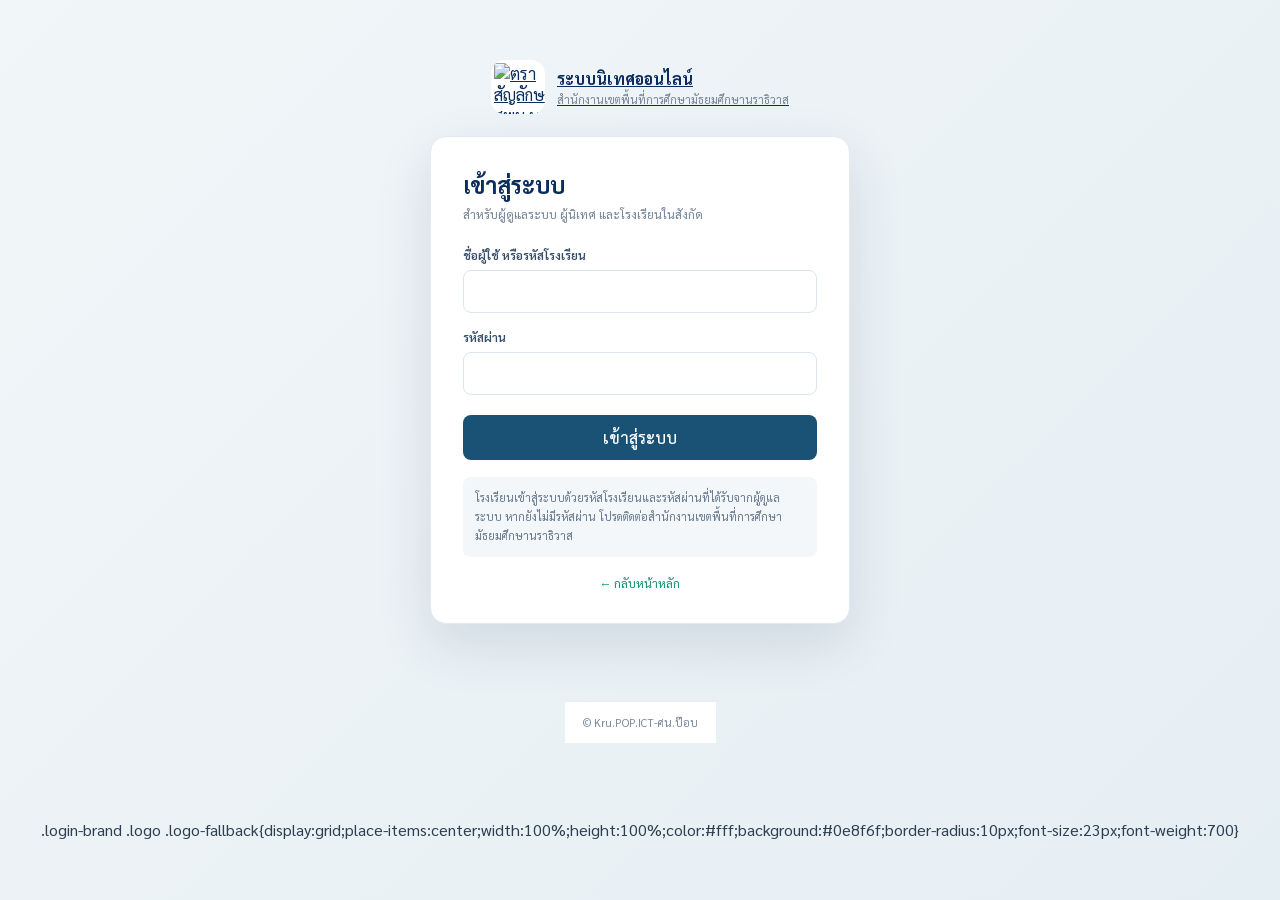
==== commit 662eca27: "Add files via upload" ====
--- a/pages/admin.html
+++ b/pages/admin.html
@@ -12,17 +12,17 @@
   <nav class="navbar">
     <div class="navbar-inner">
       <a href="../index.html" class="navbar-brand">
-        <div class="logo">&#127891;</div>
+        <div class="logo logo-image"><img src="https://www.sesaonara.go.th/wp-content/uploads/elementor/thumbs/smpnt-web-header3-pm81vc0p83fwfylect5mcnanbnw7ct0kusm9zvfjqe.png" alt="ตราสัญลักษณ์ สพม.นราธิวาส"></div>
         <div>
-          <div class="brand-text">ระบบนิเทศสถานศึกษา</div>
-          <div class="brand-sub">สพม.นราธิวาส</div>
+          <div class="brand-text">ระบบนิเทศออนไลน์</div>
+          <div class="brand-sub">สำนักงานเขตพื้นที่การศึกษามัธยมศึกษานราธิวาส</div>
         </div>
       </a>
       <ul class="navbar-nav">
-        <li><a href="../index.html" data-page="dashboard">&#127968; หน้าหลัก</a></li>
-        <li><a href="booking.html" data-page="booking">&#128197; กำหนดการนิเทศ</a></li>
+        <li><a href="../index.html" data-page="home">&#127968; ระบบนิเทศสถานศึกษา</a></li>
+        <li><a href="dashboard.html" data-page="dashboard">&#127968; แดชบอร์ด</a></li>
+        <li class="nav-dropdown"><a href="booking.html" data-page="booking">&#128197; กำหนดนิเทศ <span aria-hidden="true">⌄</span></a><ul class="nav-submenu"><li class="supervisor-only"><a href="evaluation.html" data-page="evaluation">&#128221; ทำแบบนิเทศ</a></li></ul></li>
         <li><a href="files.html" data-page="files">&#128194; หลักฐานโรงเรียน</a></li>
-        <li><a href="evaluation.html" data-page="evaluation">&#11088; ผลนิเทศ</a></li>
         <li><a href="reports.html" data-page="reports">&#128202; รายงานโรงเรียน</a></li>
         <li class="admin-only"><a href="admin.html" data-page="admin" class="active">&#9881; ผู้ดูแลระบบ</a></li>
       </ul>
@@ -39,13 +39,13 @@
   <div class="main-content">
     <div class="page-header">
       <h1>&#9881; ผู้ดูแลระบบ</h1>
-      <p>บริหารกำหนดการนิเทศ โรงเรียนในสังกัด หลักฐาน และผลการติดตามของ สพม.นราธิวาส</p>
+      <p>บริหารกำหนดนิเทศ โรงเรียนในสังกัด หลักฐาน และผลการติดตามของ สพม.นราธิวาส</p>
     </div>
 
     <!-- Tabs -->
     <div data-tab-group="adminTab">
       <div class="tabs">
-        <button class="tab-btn active" data-tab="manageBooking" onclick="switchTab('adminTab', 'manageBooking')">&#128197; กำหนดการนิเทศ</button>
+        <button class="tab-btn active" data-tab="manageBooking" onclick="switchTab('adminTab', 'manageBooking')">&#128197; กำหนดนิเทศ</button>
         <button class="tab-btn" data-tab="manageSchools" onclick="switchTab('adminTab', 'manageSchools'); loadSchools()">&#127979; จัดการโรงเรียน</button>
         <button class="tab-btn" data-tab="checkFiles" onclick="switchTab('adminTab', 'checkFiles')">&#128194; ตรวจผลงาน</button>
         <button class="tab-btn" data-tab="manageEval" onclick="switchTab('adminTab', 'manageEval')">&#11088; จัดการประเมิน</button>
@@ -843,9 +843,17 @@
       apiPost('getSchools', { includeInactive: true }).then(result => {
         if (!result.success) throw new Error(result.message || 'โหลดรายชื่อโรงเรียนไม่สำเร็จ');
         target.innerHTML = result.schools.length
-          ? '<div class="table-responsive"><table><thead><tr><th>รหัส</th><th>โรงเรียน</th><th>อำเภอ</th><th>สถานะ</th></tr></thead><tbody>' + result.schools.map(s => '<tr><td>' + escapeHtml(s.code) + '</td><td>' + escapeHtml(s.name) + '</td><td>' + escapeHtml(s.district || '-') + '</td><td>' + (s.active ? 'ใช้งาน' : 'ปิดใช้งาน') + '</td></tr>').join('') + '</tbody></table></div>'
+          ? '<div class="table-responsive"><table><thead><tr><th>รหัส</th><th>โรงเรียน</th><th>อำเภอ</th><th>สถานะ</th><th>บัญชีเข้าใช้</th></tr></thead><tbody>' + result.schools.map(s => '<tr><td>' + escapeHtml(s.code) + '</td><td>' + escapeHtml(s.name) + '</td><td>' + escapeHtml(s.district || '-') + '</td><td>' + (s.active ? 'ใช้งาน' : 'ปิดใช้งาน') + '</td><td><button class="btn btn-sm btn-outline" data-school-code="' + escapeHtml(s.code) + '" onclick="promptSchoolPassword(this.dataset.schoolCode)">ตั้งรหัสผ่าน</button></td></tr>').join('') + '</tbody></table></div>'
           : '<div class="empty-state"><div class="icon">&#127979;</div><h4>ยังไม่มีโรงเรียน</h4><p>เพิ่มโรงเรียนที่สังกัดในแบบฟอร์ม</p></div>';
       }).catch(error => { target.innerHTML = '<div class="empty-state"><p>' + escapeHtml(error.message) + '</p></div>'; });
+    }
+
+    function promptSchoolPassword(schoolCode) {
+      const password = window.prompt('กำหนดรหัสผ่านใหม่ให้โรงเรียนรหัส ' + schoolCode + ' (อย่างน้อย 8 ตัวอักษร)');
+      if (password === null) return;
+      apiPost('setSchoolPassword', { schoolCode, password }).then(result => {
+        showToast(result.message || (result.success ? 'ตั้งรหัสผ่านแล้ว' : 'ตั้งรหัสผ่านไม่สำเร็จ'), result.success ? 'success' : 'error');
+      }).catch(error => showToast(error.message || 'ตั้งรหัสผ่านไม่สำเร็จ', 'error'));
     }
 
     function saveSchool(event) {
@@ -878,3 +886,7 @@
   </script>
 </body>
 </html>
+
+
+
+
--- a/css/style.css
+++ b/css/style.css
@@ -84,6 +84,17 @@
   font-weight: bold;
 }
 
+.navbar-brand .logo.logo-image { background:#fff; border-radius:12px; padding:3px; overflow:hidden; }
+.navbar-brand .logo.logo-image img { display:block; width:100%; height:100%; object-fit:contain; }
+.navbar-brand .logo .logo-fallback { display:grid; place-items:center; width:100%; height:100%; color:#fff; background:#0e8f6f; border-radius:9px; font-size:22px; font-weight:700; }
+.navbar-nav .nav-dropdown { position:relative; }
+.navbar-nav .nav-dropdown>a span { font-size:11px; margin-left:2px; }
+.navbar-nav .nav-submenu { display:none; position:absolute; top:100%; left:0; min-width:180px; list-style:none; padding:6px; background:#fff; border:1px solid var(--border); border-radius:10px; box-shadow:var(--shadow-lg); z-index:1100; }
+.navbar-nav .nav-dropdown:hover .nav-submenu,.navbar-nav .nav-dropdown:focus-within .nav-submenu { display:block; }
+.navbar-nav .nav-submenu a { color:var(--primary-dark); border-radius:7px; white-space:nowrap; }
+.navbar-nav .nav-submenu a:hover { color:#fff; background:var(--primary); }
+.copyright-footer { padding:13px 18px; text-align:center; color:#77879a; font-size:11px; border-top:1px solid #e8edf1; background:#fff; }
+
 .navbar-brand .brand-text {
   font-size: 16px;
   font-weight: 700;
@@ -1128,3 +1139,4 @@
   -webkit-print-color-adjust: exact;
   print-color-adjust: exact;
 }
+.supervisor-only{display:none}
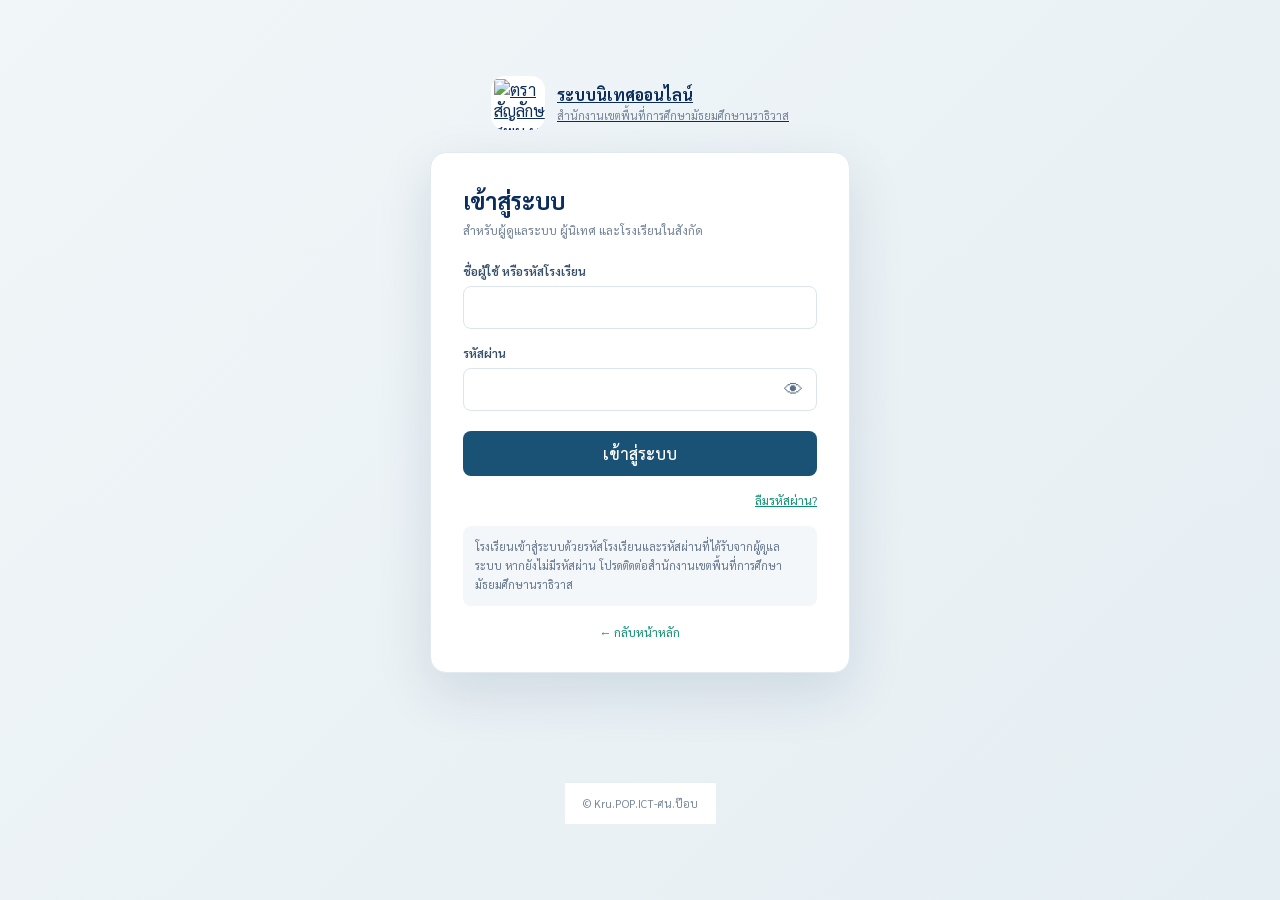
==== commit 16805214: "Add files via upload" ====
--- a/pages/admin.html
+++ b/pages/admin.html
@@ -1,892 +1,823 @@
-<!DOCTYPE html>
-<html lang="th">
-<head>
-  <meta charset="UTF-8">
-  <meta name="viewport" content="width=device-width, initial-scale=1.0">
-  <title>ผู้ดูแลระบบ - สพม.นราธิวาส</title>
-  <link href="https://fonts.googleapis.com/css2?family=Sarabun:wght@300;400;500;600;700&display=swap" rel="stylesheet">
-  <link rel="stylesheet" href="../css/style.css">
-</head>
-<body>
-
-  <nav class="navbar">
-    <div class="navbar-inner">
-      <a href="../index.html" class="navbar-brand">
-        <div class="logo logo-image"><img src="https://www.sesaonara.go.th/wp-content/uploads/elementor/thumbs/smpnt-web-header3-pm81vc0p83fwfylect5mcnanbnw7ct0kusm9zvfjqe.png" alt="ตราสัญลักษณ์ สพม.นราธิวาส"></div>
-        <div>
-          <div class="brand-text">ระบบนิเทศออนไลน์</div>
-          <div class="brand-sub">สำนักงานเขตพื้นที่การศึกษามัธยมศึกษานราธิวาส</div>
-        </div>
-      </a>
-      <ul class="navbar-nav">
-        <li><a href="../index.html" data-page="home">&#127968; ระบบนิเทศสถานศึกษา</a></li>
-        <li><a href="dashboard.html" data-page="dashboard">&#127968; แดชบอร์ด</a></li>
+<!DOCTYPE html>
+<html lang="th">
+<head>
+  <meta charset="UTF-8">
+  <meta name="viewport" content="width=device-width, initial-scale=1.0">
+  <title>ผู้ดูแลระบบ - สพม.นราธิวาส</title>
+  <link href="https://fonts.googleapis.com/css2?family=Sarabun:wght@300;400;500;600;700&display=swap" rel="stylesheet">
+  <link rel="stylesheet" href="../css/style.css">
+</head>
+<body>
+
+  <nav class="navbar">
+    <div class="navbar-inner">
+      <a href="../index.html" class="navbar-brand">
+        <div class="logo logo-image"><img src="https://www.sesaonara.go.th/wp-content/uploads/elementor/thumbs/smpnt-web-header3-pm81vc0p83fwfylect5mcnanbnw7ct0kusm9zvfjqe.png" alt="ตราสัญลักษณ์ สพม.นราธิวาส"></div>
+        <div>
+          <div class="brand-text">ระบบนิเทศออนไลน์</div>
+          <div class="brand-sub">สำนักงานเขตพื้นที่การศึกษามัธยมศึกษานราธิวาส</div>
+        </div>
+      </a>
+      <ul class="navbar-nav">
+        <li><a href="dashboard.html" data-page="dashboard">&#127968; แดชบอร์ด</a></li>
         <li class="nav-dropdown"><a href="booking.html" data-page="booking">&#128197; กำหนดนิเทศ <span aria-hidden="true">⌄</span></a><ul class="nav-submenu"><li class="supervisor-only"><a href="evaluation.html" data-page="evaluation">&#128221; ทำแบบนิเทศ</a></li></ul></li>
-        <li><a href="files.html" data-page="files">&#128194; หลักฐานโรงเรียน</a></li>
-        <li><a href="reports.html" data-page="reports">&#128202; รายงานโรงเรียน</a></li>
-        <li class="admin-only"><a href="admin.html" data-page="admin" class="active">&#9881; ผู้ดูแลระบบ</a></li>
-      </ul>
-      <div class="navbar-user">
-        <div>
-          <div class="user-name" id="userName">-</div>
-          <div style="font-size:11px;opacity:0.7;" id="userRole">-</div>
-        </div>
-        <button class="btn-logout" onclick="logout()">&#10140; ออกจากระบบ</button>
-      </div>
-    </div>
-  </nav>
-
-  <div class="main-content">
-    <div class="page-header">
-      <h1>&#9881; ผู้ดูแลระบบ</h1>
-      <p>บริหารกำหนดนิเทศ โรงเรียนในสังกัด หลักฐาน และผลการติดตามของ สพม.นราธิวาส</p>
-    </div>
-
-    <!-- Tabs -->
-    <div data-tab-group="adminTab">
-      <div class="tabs">
-        <button class="tab-btn active" data-tab="manageBooking" onclick="switchTab('adminTab', 'manageBooking')">&#128197; กำหนดนิเทศ</button>
-        <button class="tab-btn" data-tab="manageSchools" onclick="switchTab('adminTab', 'manageSchools'); loadSchools()">&#127979; จัดการโรงเรียน</button>
-        <button class="tab-btn" data-tab="checkFiles" onclick="switchTab('adminTab', 'checkFiles')">&#128194; ตรวจผลงาน</button>
-        <button class="tab-btn" data-tab="manageEval" onclick="switchTab('adminTab', 'manageEval')">&#11088; จัดการประเมิน</button>
-        <button class="tab-btn" data-tab="printReport" onclick="switchTab('adminTab', 'printReport')">&#128424; พิมพ์รายงาน</button>
-      </div>
-    </div>
-
-    <div class="tab-content" data-tab-content="manageSchools">
-      <div class="grid-2-1">
-        <div class="card"><div class="card-header"><h3>&#10133; เพิ่มโรงเรียนในสังกัด</h3></div><div class="card-body">
-          <form id="schoolForm" onsubmit="return saveSchool(event)">
-            <div class="form-group"><label>ชื่อโรงเรียน <span class="required">*</span></label><input class="form-control" id="schoolName" required></div>
-            <div class="form-row"><div class="form-group"><label>รหัสโรงเรียน <span class="required">*</span></label><input class="form-control" id="schoolCode" required></div><div class="form-group"><label>อำเภอ</label><input class="form-control" id="schoolDistrict"></div></div>
-            <div class="form-group"><label>ผู้อำนวยการ</label><input class="form-control" id="schoolDirector"></div>
-            <div class="form-group"><label>ที่อยู่</label><input class="form-control" id="schoolAddress"></div>
-            <div class="form-row"><div class="form-group"><label>โทรศัพท์</label><input class="form-control" id="schoolPhone"></div><div class="form-group"><label>อีเมล</label><input class="form-control" id="schoolEmail" type="email"></div></div>
-            <div class="form-group"><label>เว็บไซต์</label><input class="form-control" id="schoolWebsite" type="url" placeholder="https://"></div>
-            <button class="btn btn-primary" type="submit">บันทึกโรงเรียน</button>
-          </form>
-        </div></div>
-        <div class="card"><div class="card-header"><h3>&#127979; โรงเรียนในระบบ</h3><button class="btn btn-sm btn-outline" onclick="loadSchools()">รีเฟรช</button></div><div class="card-body" id="schoolList"><div class="loading"><div class="spinner"></div></div></div></div>
-      </div>
-    </div>
-
-    <!-- Manage Bookings Tab -->
-    <div class="tab-content active" data-tab-content="manageBooking">
-      <div class="card">
-        <div class="card-header">
-          <h3>&#128197; รายการจองทั้งหมด</h3>
-          <div style="display:flex;gap:8px;">
-            <select class="form-control" style="width:auto;" id="adminFilterStatus" onchange="loadAdminBookings()">
-              <option value="">ทุกสถานะ</option>
-              <option value="รอดำเนินการ">รอดำเนินการ</option>
-              <option value="ยืนยันแล้ว">ยืนยันแล้ว</option>
-              <option value="นิเทศแล้ว">นิเทศแล้ว</option>
-              <option value="ปฏิเสธ">ปฏิเสธ</option>
-            </select>
-            <button class="btn btn-sm btn-outline" onclick="loadAdminBookings()">&#128260; รีเฟรช</button>
-          </div>
-        </div>
-        <div class="card-body" style="padding:0;">
-          <div class="table-responsive">
-            <table>
-              <thead>
-                <tr>
-                  <th>#</th>
-                  <th>วันที่</th>
-                  <th>เวลา</th>
-                  <th>โรงเรียน</th>
-                  <th>กลุ่มสาระ</th>
-                  <th>วิชา</th>
-                  <th>สถานะ</th>
-                  <th>จัดการ</th>
-                </tr>
-              </thead>
-              <tbody id="adminBookingsTable">
-                <tr><td colspan="8" class="loading"><div class="spinner"></div></td></tr>
-              </tbody>
-            </table>
-          </div>
-        </div>
-      </div>
-    </div>
-
-    <!-- Check Files Tab -->
-    <div class="tab-content" data-tab-content="checkFiles">
-      <div class="card">
-        <div class="card-header">
-          <h3>&#128194; ไฟล์รอตรวจสอบ</h3>
-          <div style="display:flex;gap:8px;">
-            <select class="form-control" style="width:auto;" id="adminFilterFileStatus" onchange="loadAdminFiles()">
-              <option value="">ทุกสถานะ</option>
-              <option value="รอตรวจสอบ">รอตรวจสอบ</option>
-              <option value="ผ่าน">ผ่าน</option>
-              <option value="ปรับปรุง">ขอแก้ไข</option>
-            </select>
-            <button class="btn btn-sm btn-outline" onclick="loadAdminFiles()">&#128260; รีเฟรช</button>
-          </div>
-        </div>
-        <div class="card-body" style="padding:0;">
-          <div class="table-responsive">
-            <table>
-              <thead>
-                <tr>
-                  <th>#</th>
-                  <th>วันที่ส่ง</th>
-                  <th>โรงเรียน</th>
-                  <th>ประเภท</th>
-                  <th>ชื่อไฟล์</th>
-                  <th>สถานะ</th>
-                  <th>ลิงก์</th>
-                  <th>จัดการ</th>
-                </tr>
-              </thead>
-              <tbody id="adminFilesTable">
-                <tr><td colspan="8" class="loading"><div class="spinner"></div></td></tr>
-              </tbody>
-            </table>
-          </div>
-        </div>
-      </div>
-    </div>
-
-    <!-- Manage Evaluations Tab -->
-    <div class="tab-content" data-tab-content="manageEval">
-      <div class="card">
-        <div class="card-header">
-          <h3>&#11088; ผลการประเมินทั้งหมด</h3>
-          <button class="btn btn-sm btn-outline" onclick="loadAdminEvaluations()">&#128260; รีเฟรช</button>
-        </div>
-        <div class="card-body" style="padding:0;">
-          <div class="table-responsive">
-            <table>
-              <thead>
-                <tr>
-                  <th>#</th>
-                  <th>วันที่ประเมิน</th>
-                  <th>โรงเรียน</th>
-                  <th>วันที่นิเทศ</th>
-                  <th>จุดเด่น</th>
-                  <th>ระดับคุณภาพ</th>
-                  <th>ประเมินโดย</th>
-                  <th>จัดการ</th>
-                </tr>
-              </thead>
-              <tbody id="adminEvalTable">
-                <tr><td colspan="8" class="loading"><div class="spinner"></div></td></tr>
-              </tbody>
-            </table>
-          </div>
-        </div>
-      </div>
-    </div>
-
-    <!-- Print Report Tab -->
-    <div class="tab-content" data-tab-content="printReport">
-      <div class="grid-2">
-        <!-- Individual Report -->
-        <div class="card">
-          <div class="card-header">
-            <h3>&#128196; รายงานรายบุคคล</h3>
-          </div>
-          <div class="card-body">
-            <div class="form-group">
-              <label>เลือกครู</label>
-              <select class="form-control" id="reportTeacher">
-                <option value="">-- เลือกครู --</option>
-              </select>
-            </div>
-            <button class="btn btn-primary" onclick="printIndividualReport()">&#128424; พิมพ์รายงานรายบุคคล</button>
-          </div>
-        </div>
-
-        <!-- Department Report -->
-        <div class="card">
-          <div class="card-header">
-            <h3>&#127979; รายงานกลุ่มสาระ</h3>
-          </div>
-          <div class="card-body">
-            <div class="form-group">
-              <label>เลือกกลุ่มสาระ</label>
-              <select class="form-control" id="reportDept">
-                <option value="">-- เลือกกลุ่มสาระ --</option>
-              </select>
-            </div>
-            <button class="btn btn-primary" onclick="printDeptReport()">&#128424; พิมพ์รายงานกลุ่มสาระ</button>
-          </div>
-        </div>
-
-        <!-- General Report -->
-        <div class="card">
-          <div class="card-header">
-            <h3>&#128202; รายงานสรุปภาพรวม</h3>
-          </div>
-          <div class="card-body">
-            <div class="form-row">
-              <div class="form-group">
-                <label>วันที่เริ่มต้น</label>
-                <input type="date" class="form-control" id="reportStartDate">
-              </div>
-              <div class="form-group">
-                <label>วันที่สิ้นสุด</label>
-                <input type="date" class="form-control" id="reportEndDate">
-              </div>
-            </div>
-            <button class="btn btn-primary" onclick="printGeneralReport()">&#128424; พิมพ์รายงานสรุป</button>
-          </div>
-        </div>
-
-        <!-- Quick Stats -->
-        <div class="card">
-          <div class="card-header">
-            <h3>&#128200; สถิติด่วน</h3>
-          </div>
-          <div class="card-body">
-            <div style="display:grid;gap:8px;">
-              <button class="btn btn-outline" onclick="showQuickStats('bookings')">&#128197; สถิติการจอง</button>
-              <button class="btn btn-outline" onclick="showQuickStats('files')">&#128194; สถิติไฟล์งาน</button>
-              <button class="btn btn-outline" onclick="showQuickStats('evaluations')">&#11088; สถิติการประเมิน</button>
-            </div>
-          </div>
-        </div>
-      </div>
-    </div>
-  </div>
-
-  <!-- Review File Modal -->
-  <div class="modal-overlay" id="reviewFileModal">
-    <div class="modal">
-      <div class="modal-header">
-        <h3>&#128196; ตรวจสอบไฟล์</h3>
-        <button class="modal-close" onclick="closeModal('reviewFileModal')">&times;</button>
-      </div>
-      <div class="modal-body">
-        <div id="reviewFileInfo"></div>
-        <div class="form-group" style="margin-top:16px;">
-          <label>หมายเหตุ</label>
-          <textarea class="form-control" id="reviewNote" rows="3" placeholder="ใส่หมายเหตุ..."></textarea>
-        </div>
-      </div>
-      <div class="modal-footer">
-        <button class="btn btn-danger" onclick="reviewFile('ปรับปรุง')">&#128260; ขอแก้ไข</button>
-        <button class="btn btn-success" onclick="reviewFile('ผ่าน')">&#9989; อนุมัติ</button>
-        <button class="btn btn-outline" onclick="closeModal('reviewFileModal')">ปิด</button>
-      </div>
-    </div>
-  </div>
-
-  <!-- Edit Booking Modal -->
-  <div class="modal-overlay" id="editBookingModal">
-    <div class="modal">
-      <div class="modal-header">
-        <h3>&#9998; แก้ไขการจอง</h3>
-        <button class="modal-close" onclick="closeModal('editBookingModal')">&times;</button>
-      </div>
-      <div class="modal-body">
-        <input type="hidden" id="editBookingRow">
-        <div class="form-row">
-          <div class="form-group">
-            <label>สถานะ</label>
-            <select class="form-control" id="editBookingStatus">
-              <option value="รอดำเนินการ">รอดำเนินการ</option>
-              <option value="ยืนยันแล้ว">ยืนยันแล้ว</option>
-              <option value="นิเทศแล้ว">นิเทศแล้ว</option>
-              <option value="ปฏิเสธ">ปฏิเสธ</option>
-            </select>
-          </div>
-          <div class="form-group">
-            <label>วันที่</label>
-            <input type="date" class="form-control" id="editBookingDate">
-          </div>
-        </div>
-        <div class="form-group">
-          <label>หมายเหตุ</label>
-          <textarea class="form-control" id="editBookingNotes" rows="3"></textarea>
-        </div>
-      </div>
-      <div class="modal-footer">
-        <button class="btn btn-primary" onclick="saveBookingEdit()">&#128190; บันทึก</button>
-        <button class="btn btn-outline" onclick="closeModal('editBookingModal')">ปิด</button>
-      </div>
-    </div>
-  </div>
-
-  <script src="../js/config.js"></script>
-  <script src="../js/app.js"></script>
-  <script>
-    if (!checkAuth()) { window.location.href = 'login.html'; }
-    var currentReviewFile = null;
-    var DEPARTMENTS = ['คณิตศาสตร์','วิทยาศาสตร์','ภาษาไทย','ภาษาอังกฤษ','สังคมศึกษา','พลศึกษา','ศิลปะ','การงานอาชีพ','เทคโนโลยี'];
-
-    function initAdmin() {
-      var ds = document.getElementById('reportDept');
-      DEPARTMENTS.forEach(function(d){var o=document.createElement('option');o.value=d;o.textContent=d;ds.appendChild(o);});
-      apiPost('getTeachers',{}).then(function(r){if(r.success&&r.teachers){var s=document.getElementById('reportTeacher');r.teachers.forEach(function(t){var o=document.createElement('option');o.value=t;o.textContent=t;s.appendChild(o);});}}).catch(function(e){console.error(e);});
-    }
-
-    function loadAdminBookings() {
-      var st=document.getElementById('adminFilterStatus').value;
-      var d=st?{status:st}:{};
-      apiPost('getBookings',d).then(function(result){
-        var tbody=document.getElementById('adminBookingsTable');
-        if(result.success&&result.bookings.length>0){
-          tbody.innerHTML=result.bookings.map(function(b,i){
-            var acts='';
-            if(b['Status']==='รอดำเนินการ'){acts='<button class="btn btn-sm btn-success" onclick="confirmBooking('+b.rowNumber+')">&#9989;</button> <button class="btn btn-sm btn-danger" onclick="rejectBooking('+b.rowNumber+')">&#10007;</button> ';}
-            acts+='<button class="btn btn-sm btn-warning" onclick="openEditBooking('+b.rowNumber+')">&#9998;</button> <button class="btn btn-sm btn-danger" onclick="deleteBookingConfirm('+b.rowNumber+')">&#128465;</button>';
-            return '<tr><td>'+(i+1)+'</td><td>'+formatDate(b['Date'])+'</td><td>'+escapeHtml(b['Time'])+'</td><td>'+escapeHtml(b['Teacher Name'])+'</td><td>'+escapeHtml(b['Department'])+'</td><td>'+escapeHtml(b['Subject Name'])+'</td><td>'+getStatusBadge(b['Status'])+'</td><td><div class="btn-group">'+acts+'</div></td></tr>';
-          }).join('');
-        } else { tbody.innerHTML='<tr><td colspan="8"><div class="empty-state"><div class="icon">&#128197;</div><h4>ไม่มีรายการจอง</h4></div></td></tr>'; }
-      }).catch(function(e){console.error(e);});
-    }
-
-    function confirmBooking(rn){if(!confirm('ยืนยันการจองนี้?'))return;apiPost('updateBooking',{rowNumber:rn,status:'ยืนยันแล้ว'}).then(function(r){if(r.success){showToast('ยืนยันสำเร็จ','success');loadAdminBookings();}else showToast(r.message,'error');});}
-    function rejectBooking(rn){if(!confirm('ปฏิเสธการจองนี้?'))return;apiPost('updateBooking',{rowNumber:rn,status:'ปฏิเสธ'}).then(function(r){if(r.success){showToast('ปฏิเสธแล้ว','warning');loadAdminBookings();}else showToast(r.message,'error');});}
-    function deleteBookingConfirm(rn){if(!confirm('ต้องการลบการจองนี้?'))return;apiPost('deleteBooking',{rowNumber:rn}).then(function(r){if(r.success){showToast('ลบสำเร็จ','success');loadAdminBookings();}else showToast(r.message,'error');});}
-    function openEditBooking(rn){document.getElementById('editBookingRow').value=rn;openModal('editBookingModal');}
-    function saveBookingEdit(){var rn=parseInt(document.getElementById('editBookingRow').value);apiPost('updateBooking',{rowNumber:rn,status:document.getElementById('editBookingStatus').value,date:document.getElementById('editBookingDate').value,notes:document.getElementById('editBookingNotes').value}).then(function(r){if(r.success){showToast('บันทึกสำเร็จ','success');closeModal('editBookingModal');loadAdminBookings();}else showToast(r.message,'error');});}
-
-    function loadAdminFiles() {
-      var st=document.getElementById('adminFilterFileStatus').value;
-      var d=st?{status:st}:{};
-      apiPost('getFiles',d).then(function(result){
-        var tbody=document.getElementById('adminFilesTable');
-        if(result.success&&result.files.length>0){
-          tbody.innerHTML=result.files.map(function(f,i){
-            return '<tr><td>'+(i+1)+'</td><td>'+formatDateTime(f['Timestamp'])+'</td><td>'+escapeHtml(f['Teacher Name'])+'</td><td>'+getFileTypeIcon(f['File Type'])+' '+escapeHtml(f['File Type'])+'</td><td>'+escapeHtml(f['File Name'])+'</td><td>'+getStatusBadge(f['Status'])+'</td><td>'+(f['File URL']?'<a href="'+f['File URL']+'" target="_blank" class="btn btn-sm btn-info">&#128279;</a>':'-')+'</td><td><div class="btn-group"><button class="btn btn-sm btn-success" onclick="openReviewFile('+f.rowNumber+')">&#9989;</button> <button class="btn btn-sm btn-danger" onclick="deleteFileConfirm('+f.rowNumber+')">&#128465;</button></div></td></tr>';
-          }).join('');
-        } else { tbody.innerHTML='<tr><td colspan="8"><div class="empty-state"><div class="icon">&#128194;</div><h4>ไม่มีไฟล์งาน</h4></div></td></tr>'; }
-      }).catch(function(e){console.error(e);});
-    }
-
-    function openReviewFile(rn){currentReviewFile=rn;document.getElementById('reviewNote').value='';openModal('reviewFileModal');}
-    function reviewFile(status){if(!currentReviewFile)return;apiPost('updateFileStatus',{rowNumber:currentReviewFile,status:status,adminNote:document.getElementById('reviewNote').value,reviewedBy:APP.user.fullName}).then(function(r){if(r.success){showToast(status==='ผ่าน'?'อนุมัติสำเร็จ':'ขอแก้ไขแล้ว','success');closeModal('reviewFileModal');loadAdminFiles();}else showToast(r.message,'error');});}
-    function deleteFileConfirm(rn){if(!confirm('ต้องการลบไฟล์นี้?'))return;apiPost('deleteFile',{rowNumber:rn}).then(function(r){if(r.success){showToast('ลบสำเร็จ','success');loadAdminFiles();}else showToast(r.message,'error');});}
-
-    function loadAdminEvaluations() {
-      apiPost('getEvaluations',{}).then(function(result){
-        var tbody=document.getElementById('adminEvalTable');
-        if(result.success&&result.evaluations.length>0){
-          tbody.innerHTML=result.evaluations.map(function(e,i){
-            return '<tr><td>'+(i+1)+'</td><td>'+formatDateTime(e['Timestamp'])+'</td><td>'+escapeHtml(e['Teacher Name'])+'</td><td>'+formatDate(e['Supervision Date'])+'</td><td style="max-width:200px;overflow:hidden;text-overflow:ellipsis;white-space:nowrap;" title="'+escapeHtml(e['Strengths'])+'">'+escapeHtml(e['Strengths'])+'</td><td>'+getStatusBadge(e['Quality Level'])+'</td><td>'+escapeHtml(e['Evaluated By']||'-')+'</td><td><button class="btn btn-sm btn-danger" onclick="deleteEvalConfirm('+e.rowNumber+')">&#128465;</button></td></tr>';
-          }).join('');
-        } else { tbody.innerHTML='<tr><td colspan="8"><div class="empty-state"><div class="icon">&#11088;</div><h4>ไม่มีผลประเมิน</h4></div></td></tr>'; }
-      }).catch(function(e){console.error(e);});
-    }
-
-    function deleteEvalConfirm(rn){if(!confirm('ต้องการลบผลประเมินนี้?'))return;apiPost('deleteEvaluation',{rowNumber:rn}).then(function(r){if(r.success){showToast('ลบสำเร็จ','success');loadAdminEvaluations();}else showToast(r.message,'error');});}
-
-    function printIndividualReport(){var t=document.getElementById('reportTeacher').value;if(!t){showToast('กรุณาเลือกครู','error');return;}apiPost('getTeacherReport',{teacherName:t}).then(function(r){if(!r.success)return;var rp=r.report;var c='<p><strong>ครู:</strong> '+escapeHtml(t)+'</p><p>จอง: '+rp.summary.totalBookings+' นิเทศแล้ว: '+rp.summary.completedBookings+' ไฟล์: '+rp.summary.totalFiles+' ประเมิน: '+rp.summary.totalEvaluations+'</p><h3 style="color:#1a5276;">ประวัติการนิเทศ</h3><table><thead><tr><th>วันที่</th><th>วิชา</th><th>สถานะ</th></tr></thead><tbody>';rp.bookings.forEach(function(b){c+='<tr><td>'+formatDate(b.date)+'</td><td>'+escapeHtml(b.subjectName)+'</td><td>'+getStatusBadge(b.status)+'</td></tr>';});c+='</tbody></table>';printReport('รายงานรายบุคคล - '+escapeHtml(t),c);});}
-
-    function printDeptReport(){var d=document.getElementById('reportDept').value;if(!d){showToast('กรุณาเลือกกลุ่มสาระ','error');return;}apiPost('getDepartmentReport',{department:d}).then(function(r){if(!r.success)return;var rp=r.report;var c='<p><strong>กลุ่มสาระ:</strong> '+escapeHtml(d)+'</p><p>ครู: '+rp.summary.totalTeachers+' คน</p><table><thead><tr><th>ชื่อครู</th><th>การจอง</th><th>นิเทศแล้ว</th></tr></thead><tbody>';Object.entries(rp.teachers).forEach(function(e){c+='<tr><td>'+escapeHtml(e[0])+'</td><td>'+e[1].totalBookings+'</td><td>'+e[1].completedBookings+'</td></tr>';});c+='</tbody></table>';printReport('รายงานกลุ่มสาระ - '+escapeHtml(d),c);});}
-
-    function printGeneralReport(){var sd=document.getElementById('reportStartDate').value;var ed=document.getElementById('reportEndDate').value;apiPost('getReport',{startDate:sd,endDate:ed}).then(function(r){if(!r.success)return;var rp=r.report;var c='<p>ช่วง: '+(sd?formatDate(sd):'ทั้งหมด')+' - '+(ed?formatDate(ed):'ทั้งหมด')+'</p><table><thead><tr><th>วันที่</th><th>ครู</th><th>วิชา</th><th>สถานะ</th></tr></thead><tbody>';rp.bookings.forEach(function(b){c+='<tr><td>'+formatDate(b.date)+'</td><td>'+escapeHtml(b.teacherName)+'</td><td>'+escapeHtml(b.subjectName)+'</td><td>'+getStatusBadge(b.status)+'</td></tr>';});c+='</tbody></table>';printReport('รายงานสรุปภาพรวม',c);});}
-
-    function showQuickStats(type){apiPost('getDashboardStats',{}).then(function(r){if(!r.success)return;var s=r.stats;var c='';if(type==='bookings'){c='<h3>สถิติการจอง</h3><table><thead><tr><th>สถานะ</th><th>จำนวน</th></tr></thead><tbody><tr><td>รอดำเนินการ</td><td>'+s.pendingBookings+'</td></tr><tr><td>ยืนยันแล้ว</td><td>'+s.confirmedBookings+'</td></tr><tr><td>นิเทศแล้ว</td><td>'+s.completedBookings+'</td></tr><tr><td>ปฏิเสธ</td><td>'+s.rejectedBookings+'</td></tr><tr><td><strong>รวม</strong></td><td><strong>'+s.totalBookings+'</strong></td></tr></tbody></table>';}else if(type==='files'){c='<h3>สถิติไฟล์งาน</h3><table><thead><tr><th>สถานะ</th><th>จำนวน</th></tr></thead><tbody><tr><td>รอตรวจสอบ</td><td>'+s.pendingFiles+'</td></tr><tr><td>ผ่าน</td><td>'+s.approvedFiles+'</td></tr><tr><td>ขอแก้ไข</td><td>'+s.reviseFiles+'</td></tr><tr><td><strong>รวม</strong></td><td><strong>'+s.totalFiles+'</strong></td></tr></tbody></table>';}else if(type==='evaluations'){c='<h3>สถิติการประเมิน</h3><table><thead><tr><th>ระดับ</th><th>จำนวน</th></tr></thead><tbody><tr><td>ดีมาก</td><td>'+s.excellentCount+'</td></tr><tr><td>ดี</td><td>'+s.goodCount+'</td></tr><tr><td>พอใช้</td><td>'+s.fairCount+'</td></tr><tr><td>ปรับปรุง</td><td>'+s.poorCount+'</td></tr><tr><td><strong>รวม</strong></td><td><strong>'+s.totalEvaluations+'</strong></td></tr></tbody></table>';}printReport('สถิติด่วน',c);});}
-
-    updateUserUI();initAdmin();loadAdminBookings();loadAdminFiles();loadAdminEvaluations();
-  </script>
-    }
-
-    let currentReviewFile = null;
-
-    const DEPARTMENTS = [
-      'คณิตศาสตร์', 'วิทยาศาสตร์', 'ภาษาไทย', 'ภาษาอังกฤษ',
-      'สังคมศึกษา', 'พลศึกษา', 'ศิลปะ', 'การงานอาชีพ', 'เทคโนโลยี'
-    ];
-
-    function initAdmin() {
-      const deptSelect = document.getElementById('reportDept');
-      DEPARTMENTS.forEach(d => {
-        const opt = document.createElement('option');
-        opt.value = d;
-        opt.textContent = d;
-        deptSelect.appendChild(opt);
-      });
-
-      apiPost
-        .withSuccessHandler(result => {
-          if (result.success && result.teachers) {
-            const teacherSelect = document.getElementById('reportTeacher');
-            result.teachers.forEach(t => {
-              const opt = document.createElement('option');
-              opt.value = t;
-              opt.textContent = t;
-              teacherSelect.appendChild(opt);
-            });
-          }
-        })
-        .getTeachers();
-    }
-
-    // ============================================
-    // Bookings Management
-    // ============================================
-
-    function loadAdminBookings() {
-      const status = document.getElementById('adminFilterStatus').value;
-      const data = status ? { status } : {};
-
-      apiPost
-        .withSuccessHandler(result => {
-          const tbody = document.getElementById('adminBookingsTable');
-          if (result.success && result.bookings.length > 0) {
-            tbody.innerHTML = result.bookings.map((b, idx) => `
-              <tr>
-                <td>${idx + 1}</td>
-                <td>${formatDate(b['Date'])}</td>
-                <td>${escapeHtml(b['Time'])}</td>
-                <td>${escapeHtml(b['School Name'] || 'ไม่ระบุโรงเรียน')}</td>
-                <td>${escapeHtml(b['Department'])}</td>
-                <td>${escapeHtml(b['Subject Name'])}</td>
-                <td>${getStatusBadge(b['Status'])}</td>
-                <td>
-                  <div class="btn-group">
-                    ${b['Status'] === 'รอดำเนินการ' ? `
-                      <button class="btn btn-sm btn-success" onclick="confirmBooking(${b.rowNumber})">&#9989;</button>
-                      <button class="btn btn-sm btn-danger" onclick="rejectBooking(${b.rowNumber})">&#10007;</button>
-                    ` : ''}
-                    <button class="btn btn-sm btn-warning" onclick="openEditBooking(${b.rowNumber}, '${escapeHtml(b['Status'])}', '${b['Date']}', '${escapeHtml(b['Notes'] || '')}')">&#9998;</button>
-                    <button class="btn btn-sm btn-danger" onclick="deleteBookingConfirm(${b.rowNumber})">&#128465;</button>
-                  </div>
-                </td>
-              </tr>
-            `).join('');
-          } else {
-            tbody.innerHTML = '<tr><td colspan="8"><div class="empty-state"><div class="icon">&#128197;</div><h4>ไม่มีรายการจอง</h4></div></td></tr>';
-          }
-        })
-        .getBookings(data);
-    }
-
-    function confirmBooking(rowNumber) {
-      if (!confirm('ยืนยันการจองนี้?')) return;
-      apiPost
-        .withSuccessHandler(result => {
-          if (result.success) {
-            showToast('ยืนยันการจองสำเร็จ', 'success');
-            loadAdminBookings();
-          } else {
-            showToast(result.message, 'error');
-          }
-        })
-        .updateBooking({ rowNumber, status: 'ยืนยันแล้ว' });
-    }
-
-    function rejectBooking(rowNumber) {
-      if (!confirm('ปฏิเสธการจองนี้?')) return;
-      apiPost
-        .withSuccessHandler(result => {
-          if (result.success) {
-            showToast('ปฏิเสธการจองแล้ว', 'warning');
-            loadAdminBookings();
-          } else {
-            showToast(result.message, 'error');
-          }
-        })
-        .updateBooking({ rowNumber, status: 'ปฏิเสธ' });
-    }
-
-    function deleteBookingConfirm(rowNumber) {
-      if (!confirm('ต้องการลบการจองนี้? การกระทำนี้ไม่สามารถย้อนกลับได้')) return;
-      apiPost
-        .withSuccessHandler(result => {
-          if (result.success) {
-            showToast('ลบการจองสำเร็จ', 'success');
-            loadAdminBookings();
-          } else {
-            showToast(result.message, 'error');
-          }
-        })
-        .deleteBooking({ rowNumber });
-    }
-
-    function openEditBooking(rowNumber, status, date, notes) {
-      document.getElementById('editBookingRow').value = rowNumber;
-      document.getElementById('editBookingStatus').value = status;
-      document.getElementById('editBookingDate').value = date;
-      document.getElementById('editBookingNotes').value = notes;
-      openModal('editBookingModal');
-    }
-
-    function saveBookingEdit() {
-      const rowNumber = parseInt(document.getElementById('editBookingRow').value);
-      const data = {
-        rowNumber: rowNumber,
-        status: document.getElementById('editBookingStatus').value,
-        date: document.getElementById('editBookingDate').value,
-        notes: document.getElementById('editBookingNotes').value
-      };
-
-      apiPost
-        .withSuccessHandler(result => {
-          if (result.success) {
-            showToast('บันทึกสำเร็จ', 'success');
-            closeModal('editBookingModal');
-            loadAdminBookings();
-          } else {
-            showToast(result.message, 'error');
-          }
-        })
-        .updateBooking(data);
-    }
-
-    // ============================================
-    // Files Management
-    // ============================================
-
-    function loadAdminFiles() {
-      const status = document.getElementById('adminFilterFileStatus').value;
-      const data = status ? { status } : {};
-
-      apiPost
-        .withSuccessHandler(result => {
-          const tbody = document.getElementById('adminFilesTable');
-          if (result.success && result.files.length > 0) {
-            tbody.innerHTML = result.files.map((f, idx) => `
-              <tr>
-                <td>${idx + 1}</td>
-                <td>${formatDateTime(f['Timestamp'])}</td>
-                <td>${escapeHtml(f['School Name'] || 'ไม่ระบุโรงเรียน')}</td>
-                <td>${getFileTypeIcon(f['File Type'])} ${escapeHtml(f['File Type'])}</td>
-                <td>${escapeHtml(f['File Name'])}</td>
-                <td>${getStatusBadge(f['Status'])}</td>
-                <td>${f['File URL'] ? `<a href="${f['File URL']}" target="_blank" class="btn btn-sm btn-info">&#128279;</a>` : '-'}</td>
-                <td>
-                  <div class="btn-group">
-                    <button class="btn btn-sm btn-success" onclick="openReviewFile(${f.rowNumber}, '${escapeHtml(f['Teacher Name'])}', '${escapeHtml(f['File Type'])}', '${escapeHtml(f['File Name'])}', '${f['File URL'] || ''}')">&#9989; ตรวจ</button>
-                    <button class="btn btn-sm btn-danger" onclick="deleteFileConfirm(${f.rowNumber}, '${f['Drive File ID'] || ''}')">&#128465;</button>
-                  </div>
-                </td>
-              </tr>
-            `).join('');
-          } else {
-            tbody.innerHTML = '<tr><td colspan="8"><div class="empty-state"><div class="icon">&#128194;</div><h4>ไม่มีไฟล์งาน</h4></div></td></tr>';
-          }
-        })
-        .getFiles(data);
-    }
-
-    function openReviewFile(rowNumber, teacher, type, name, url) {
-      currentReviewFile = rowNumber;
-      document.getElementById('reviewFileInfo').innerHTML = `
-        <div style="display:grid;gap:8px;">
-          <div><strong>ครู:</strong> ${teacher}</div>
-          <div><strong>ประเภท:</strong> ${type}</div>
-          <div><strong>ชื่อไฟล์:</strong> ${name}</div>
-          ${url ? `<div><strong>ลิงก์:</strong> <a href="${url}" target="_blank">เปิดไฟล์</a></div>` : ''}
-        </div>
-      `;
-      document.getElementById('reviewNote').value = '';
-      openModal('reviewFileModal');
-    }
-
-    function reviewFile(status) {
-      if (!currentReviewFile) return;
-      const note = document.getElementById('reviewNote').value;
-
-      apiPost
-        .withSuccessHandler(result => {
-          if (result.success) {
-            showToast(status === 'ผ่าน' ? 'อนุมัติไฟล์สำเร็จ' : 'ขอแก้ไขไฟล์แล้ว', 'success');
-            closeModal('reviewFileModal');
-            loadAdminFiles();
-          } else {
-            showToast(result.message, 'error');
-          }
-        })
-        .updateFileStatus({
-          rowNumber: currentReviewFile,
-          status: status,
-          adminNote: note,
-          reviewedBy: APP.user.fullName
-        });
-    }
-
-    function deleteFileConfirm(rowNumber, driveFileId) {
-      if (!confirm('ต้องการลบไฟล์นี้?')) return;
-      apiPost
-        .withSuccessHandler(result => {
-          if (result.success) {
-            showToast('ลบไฟล์สำเร็จ', 'success');
-            loadAdminFiles();
-          } else {
-            showToast(result.message, 'error');
-          }
-        })
-        .deleteFile({ rowNumber, driveFileId });
-    }
-
-    // ============================================
-    // Evaluations Management
-    // ============================================
-
-    function loadAdminEvaluations() {
-      apiPost
-        .withSuccessHandler(result => {
-          const tbody = document.getElementById('adminEvalTable');
-          if (result.success && result.evaluations.length > 0) {
-            tbody.innerHTML = result.evaluations.map((e, idx) => `
-              <tr>
-                <td>${idx + 1}</td>
-                <td>${formatDateTime(e['Timestamp'])}</td>
-                <td>${escapeHtml(e['School Name'] || e['Teacher Name'] || 'ผลนิเทศโรงเรียน')}</td>
-                <td>${formatDate(e['Supervision Date'])}</td>
-                <td style="max-width:200px;overflow:hidden;text-overflow:ellipsis;white-space:nowrap;" title="${escapeHtml(e['Strengths'])}">${escapeHtml(e['Strengths'])}</td>
-                <td>${getStatusBadge(e['Quality Level'])}</td>
-                <td>${escapeHtml(e['Evaluated By'] || '-')}</td>
-                <td>
-                  <button class="btn btn-sm btn-danger" onclick="deleteEvalConfirm(${e.rowNumber})">&#128465;</button>
-                </td>
-              </tr>
-            `).join('');
-          } else {
-            tbody.innerHTML = '<tr><td colspan="8"><div class="empty-state"><div class="icon">&#11088;</div><h4>ไม่มีผลประเมิน</h4></div></td></tr>';
-          }
-        })
-        .getEvaluations({});
-    }
-
-    function deleteEvalConfirm(rowNumber) {
-      if (!confirm('ต้องการลบผลการประเมินนี้?')) return;
-      apiPost
-        .withSuccessHandler(result => {
-          if (result.success) {
-            showToast('ลบผลการประเมินสำเร็จ', 'success');
-            loadAdminEvaluations();
-          } else {
-            showToast(result.message, 'error');
-          }
-        })
-        .deleteEvaluation({ rowNumber });
-    }
-
-    // ============================================
-    // Reports
-    // ============================================
-
-    function printIndividualReport() {
-      const teacher = document.getElementById('reportTeacher').value;
-      if (!teacher) {
-        showToast('กรุณาเลือกครู', 'error');
-        return;
-      }
-
-      apiPost
-        .withSuccessHandler(result => {
-          if (result.success) {
-            const r = result.report;
-            let content = `
-              <p><strong>ครู:</strong> ${escapeHtml(teacher)}</p>
-              <p><strong>จำนวนการจอง:</strong> ${r.summary.totalBookings} ครั้ง | <strong>นิเทศแล้ว:</strong> ${r.summary.completedBookings} ครั้ง</p>
-              <p><strong>ไฟล์งาน:</strong> ${r.summary.totalFiles} ไฟล์ | <strong>ผ่าน:</strong> ${r.summary.approvedFiles} ไฟล์</p>
-              <p><strong>ผลประเมิน:</strong> ${r.summary.totalEvaluations} ครั้ง | <strong>ระดับเฉลี่ย:</strong> ${r.summary.avgQuality}</p>
-              <h3 style="margin-top:20px;color:#1a5276;">ประวัติการนิเทศ</h3>
-              <table>
-                <thead><tr><th>วันที่</th><th>วิชา</th><th>สถานะ</th></tr></thead>
-                <tbody>
-            `;
-            r.bookings.forEach(b => {
-              content += `<tr><td>${formatDate(b.date)}</td><td>${escapeHtml(b.subjectName)}</td><td>${getStatusBadge(b.status)}</td></tr>`;
-            });
-            content += '</tbody></table>';
-
-            if (r.evaluations.length > 0) {
-              content += '<h3 style="margin-top:20px;color:#1a5276;">ผลการประเมิน</h3><table><thead><tr><th>วันที่</th><th>จุดเด่น</th><th>จุดพัฒนา</th><th>ระดับ</th></tr></thead><tbody>';
-              r.evaluations.forEach(e => {
-                content += `<tr><td>${formatDate(e.supervisionDate)}</td><td>${escapeHtml(e.strengths)}</td><td>${escapeHtml(e.improvements)}</td><td>${getStatusBadge(e.qualityLevel)}</td></tr>`;
-              });
-              content += '</tbody></table>';
-            }
-
-            printReport('รายงานรายบุคคล - ' + escapeHtml(teacher), content);
-          }
-        })
-        .getTeacherReport({ teacherName: teacher });
-    }
-
-    function printDeptReport() {
-      const dept = document.getElementById('reportDept').value;
-      if (!dept) {
-        showToast('กรุณาเลือกกลุ่มสาระ', 'error');
-        return;
-      }
-
-      apiPost
-        .withSuccessHandler(result => {
-          if (result.success) {
-            const r = result.report;
-            let content = `
-              <p><strong>กลุ่มสาระ:</strong> ${escapeHtml(dept)}</p>
-              <p><strong>จำนวนครู:</strong> ${r.summary.totalTeachers} คน | <strong>การจองทั้งหมด:</strong> ${r.summary.totalBookings} ครั้ง</p>
-              <h3 style="margin-top:20px;color:#1a5276;">รายงานรายครู</h3>
-              <table>
-                <thead><tr><th>ชื่อครู</th><th>การจอง</th><th>นิเทศแล้ว</th><th>ผลประเมิน</th></tr></thead>
-                <tbody>
-            `;
-            Object.entries(r.teachers).forEach(([name, data]) => {
-              const evalSummary = data.evaluations.length > 0
-                ? data.evaluations.map(e => getStatusBadge(e.qualityLevel)).join(' ')
-                : '-';
-              content += `<tr><td>${escapeHtml(name)}</td><td>${data.totalBookings}</td><td>${data.completedBookings}</td><td>${evalSummary}</td></tr>`;
-            });
-            content += '</tbody></table>';
-
-            printReport('รายงานกลุ่มสาระ - ' + escapeHtml(dept), content);
-          }
-        })
-        .getDepartmentReport({ department: dept });
-    }
-
-    function printGeneralReport() {
-      const startDate = document.getElementById('reportStartDate').value;
-      const endDate = document.getElementById('reportEndDate').value;
-
-      apiPost
-        .withSuccessHandler(result => {
-          if (result.success) {
-            const r = result.report;
-            let content = `
-              <p><strong>ช่วงวันที่:</strong> ${startDate ? formatDate(startDate) : 'ทั้งหมด'} - ${endDate ? formatDate(endDate) : 'ทั้งหมด'}</p>
-              <div class="stats-grid" style="margin:16px 0;">
-                <div style="padding:12px;background:#e8f4fd;border-radius:8px;text-align:center;">
-                  <div style="font-size:24px;font-weight:700;">${r.summary.totalBookings}</div>
-                  <div style="font-size:12px;">การจองทั้งหมด</div>
-                </div>
-                <div style="padding:12px;background:#d4edda;border-radius:8px;text-align:center;">
-                  <div style="font-size:24px;font-weight:700;">${r.summary.completedBookings}</div>
-                  <div style="font-size:12px;">นิเทศแล้ว</div>
-                </div>
-                <div style="padding:12px;background:#fef5e7;border-radius:8px;text-align:center;">
-                  <div style="font-size:24px;font-weight:700;">${r.summary.totalFiles}</div>
-                  <div style="font-size:12px;">ไฟล์งาน</div>
-                </div>
-                <div style="padding:12px;background:#f0e8fd;border-radius:8px;text-align:center;">
-                  <div style="font-size:24px;font-weight:700;">${r.summary.totalEvaluations}</div>
-                  <div style="font-size:12px;">ผลประเมิน</div>
-                </div>
-              </div>
-              <h3 style="margin-top:20px;color:#1a5276;">รายการจอง</h3>
-              <table>
-                <thead><tr><th>วันที่</th><th>ครู</th><th>วิชา</th><th>กลุ่มสาระ</th><th>สถานะ</th></tr></thead>
-                <tbody>
-            `;
-            r.bookings.forEach(b => {
-              content += `<tr><td>${formatDate(b.date)}</td><td>${escapeHtml(b.teacherName)}</td><td>${escapeHtml(b.subjectName)}</td><td>${escapeHtml(b.department)}</td><td>${getStatusBadge(b.status)}</td></tr>`;
-            });
-            content += '</tbody></table>';
-
-            printReport('รายงานสรุปภาพรวมระบบการนิเทศ', content);
-          }
-        })
-        .getReport({ startDate, endDate });
-    }
-
-    function showQuickStats(type) {
-      apiPost
-        .withSuccessHandler(result => {
-          if (result.success) {
-            const s = result.stats;
-            let content = '';
-
-            if (type === 'bookings') {
-              content = `
-                <h3 style="color:#1a5276;">สถิติการจอง</h3>
-                <table>
-                  <thead><tr><th>สถานะ</th><th>จำนวน</th></tr></thead>
-                  <tbody>
-                    <tr><td>รอดำเนินการ</td><td>${s.pendingBookings}</td></tr>
-                    <tr><td>ยืนยันแล้ว</td><td>${s.confirmedBookings}</td></tr>
-                    <tr><td>นิเทศแล้ว</td><td>${s.completedBookings}</td></tr>
-                    <tr><td>ปฏิเสธ</td><td>${s.rejectedBookings}</td></tr>
-                    <tr><td><strong>รวม</strong></td><td><strong>${s.totalBookings}</strong></td></tr>
-                  </tbody>
-                </table>
-              `;
-            } else if (type === 'files') {
-              content = `
-                <h3 style="color:#1a5276;">สถิติไฟล์งาน</h3>
-                <table>
-                  <thead><tr><th>สถานะ</th><th>จำนวน</th></tr></thead>
-                  <tbody>
-                    <tr><td>รอตรวจสอบ</td><td>${s.pendingFiles}</td></tr>
-                    <tr><td>ผ่าน</td><td>${s.approvedFiles}</td></tr>
-                    <tr><td>ขอแก้ไข</td><td>${s.reviseFiles}</td></tr>
-                    <tr><td><strong>รวม</strong></td><td><strong>${s.totalFiles}</strong></td></tr>
-                  </tbody>
-                </table>
-              `;
-            } else if (type === 'evaluations') {
-              content = `
-                <h3 style="color:#1a5276;">สถิติการประเมิน</h3>
-                <table>
-                  <thead><tr><th>ระดับ</th><th>จำนวน</th></tr></thead>
-                  <tbody>
-                    <tr><td>ดีมาก</td><td>${s.excellentCount}</td></tr>
-                    <tr><td>ดี</td><td>${s.goodCount}</td></tr>
-                    <tr><td>พอใช้</td><td>${s.fairCount}</td></tr>
-                    <tr><td>ปรับปรุง</td><td>${s.poorCount}</td></tr>
-                    <tr><td><strong>รวม</strong></td><td><strong>${s.totalEvaluations}</strong></td></tr>
-                  </tbody>
-                </table>
-              `;
-            }
-
-            printReport('สถิติด่วน', content);
-          }
-        })
-        .getDashboardStats({});
-    }
-
-    function loadSchools() {
-      const target = document.getElementById('schoolList');
-      target.innerHTML = '<div class="loading"><div class="spinner"></div></div>';
-      apiPost('getSchools', { includeInactive: true }).then(result => {
-        if (!result.success) throw new Error(result.message || 'โหลดรายชื่อโรงเรียนไม่สำเร็จ');
-        target.innerHTML = result.schools.length
-          ? '<div class="table-responsive"><table><thead><tr><th>รหัส</th><th>โรงเรียน</th><th>อำเภอ</th><th>สถานะ</th><th>บัญชีเข้าใช้</th></tr></thead><tbody>' + result.schools.map(s => '<tr><td>' + escapeHtml(s.code) + '</td><td>' + escapeHtml(s.name) + '</td><td>' + escapeHtml(s.district || '-') + '</td><td>' + (s.active ? 'ใช้งาน' : 'ปิดใช้งาน') + '</td><td><button class="btn btn-sm btn-outline" data-school-code="' + escapeHtml(s.code) + '" onclick="promptSchoolPassword(this.dataset.schoolCode)">ตั้งรหัสผ่าน</button></td></tr>').join('') + '</tbody></table></div>'
-          : '<div class="empty-state"><div class="icon">&#127979;</div><h4>ยังไม่มีโรงเรียน</h4><p>เพิ่มโรงเรียนที่สังกัดในแบบฟอร์ม</p></div>';
-      }).catch(error => { target.innerHTML = '<div class="empty-state"><p>' + escapeHtml(error.message) + '</p></div>'; });
-    }
-
-    function promptSchoolPassword(schoolCode) {
-      const password = window.prompt('กำหนดรหัสผ่านใหม่ให้โรงเรียนรหัส ' + schoolCode + ' (อย่างน้อย 8 ตัวอักษร)');
-      if (password === null) return;
-      apiPost('setSchoolPassword', { schoolCode, password }).then(result => {
-        showToast(result.message || (result.success ? 'ตั้งรหัสผ่านแล้ว' : 'ตั้งรหัสผ่านไม่สำเร็จ'), result.success ? 'success' : 'error');
-      }).catch(error => showToast(error.message || 'ตั้งรหัสผ่านไม่สำเร็จ', 'error'));
-    }
-
-    function saveSchool(event) {
-      event.preventDefault();
-      const data = {
-        name: document.getElementById('schoolName').value,
-        code: document.getElementById('schoolCode').value,
-        district: document.getElementById('schoolDistrict').value,
-        director: document.getElementById('schoolDirector').value,
-        phone: document.getElementById('schoolPhone').value,
-        email: document.getElementById('schoolEmail').value,
-        address: document.getElementById('schoolAddress').value,
-        website: document.getElementById('schoolWebsite').value
-      };
-      apiPost('createSchool', data).then(result => {
-        if (!result.success) { showToast(result.message, 'error'); return; }
-        showToast(result.message, 'success');
-        document.getElementById('schoolForm').reset();
-        loadSchools();
-      }).catch(error => showToast(error.message || 'บันทึกไม่สำเร็จ', 'error'));
-      return false;
-    }
-
-    // Init
-    updateUserUI();
-    initAdmin();
-    loadAdminBookings();
-    loadAdminFiles();
-    loadAdminEvaluations();
-  </script>
-</body>
-</html>
-
-
-
-
+        <li><a href="files.html" data-page="files">&#128194; หลักฐานโรงเรียน</a></li>
+        <li><a href="reports.html" data-page="reports">&#128202; รายงานโรงเรียน</a></li>
+        <li class="admin-only"><a href="admin.html" data-page="admin" class="active">&#9881; ผู้ดูแลระบบ</a></li>
+      </ul>
+      <div class="navbar-user">
+        <div>
+          <div class="user-name" id="userName">-</div>
+          <div style="font-size:11px;opacity:0.7;" id="userRole">-</div>
+        </div>
+        <button class="btn-logout" onclick="logout()">&#10140; ออกจากระบบ</button>
+      </div>
+    </div>
+  </nav>
+
+  <div class="main-content">
+    <div class="page-header">
+      <h1>&#9881; ผู้ดูแลระบบ</h1>
+      <p>บริหารกำหนดนิเทศ โรงเรียนในสังกัด หลักฐาน และผลการติดตามของ สพม.นราธิวาส</p>
+    </div>
+
+    <!-- Tabs -->
+    <div data-tab-group="adminTab">
+      <div class="tabs">
+        <button class="tab-btn active" data-tab="manageBooking" onclick="switchTab('adminTab', 'manageBooking')">&#128197; กำหนดนิเทศ</button>
+        <button class="tab-btn" data-tab="manageSchools" onclick="switchTab('adminTab', 'manageSchools'); loadSchools()">&#127979; จัดการโรงเรียน</button>
+        <button class="tab-btn" data-tab="checkFiles" onclick="switchTab('adminTab', 'checkFiles')">&#128194; ตรวจผลงาน</button>
+        <button class="tab-btn" data-tab="manageEval" onclick="switchTab('adminTab', 'manageEval')">&#11088; จัดการประเมิน</button>
+        <button class="tab-btn" data-tab="printReport" onclick="switchTab('adminTab', 'printReport')">&#128424; พิมพ์รายงาน</button>
+      </div>
+    </div>
+
+    <div class="tab-content" data-tab-content="manageSchools">
+      <div class="grid-2-1">
+        <div class="card"><div class="card-header"><h3>&#10133; เพิ่มโรงเรียนในสังกัด</h3></div><div class="card-body">
+          <form id="schoolForm" onsubmit="return saveSchool(event)">
+            <div class="form-group"><label>ชื่อโรงเรียน <span class="required">*</span></label><input class="form-control" id="schoolName" required></div>
+            <div class="form-row"><div class="form-group"><label>รหัสโรงเรียน <span class="required">*</span></label><input class="form-control" id="schoolCode" required></div><div class="form-group"><label>อำเภอ</label><input class="form-control" id="schoolDistrict"></div></div>
+            <div class="form-group"><label>ผู้อำนวยการ</label><input class="form-control" id="schoolDirector"></div>
+            <div class="form-group"><label>ที่อยู่</label><input class="form-control" id="schoolAddress"></div>
+            <div class="form-row"><div class="form-group"><label>โทรศัพท์</label><input class="form-control" id="schoolPhone"></div><div class="form-group"><label>อีเมล</label><input class="form-control" id="schoolEmail" type="email"></div></div>
+            <div class="form-group"><label>เว็บไซต์</label><input class="form-control" id="schoolWebsite" type="url" placeholder="https://"></div>
+            <button class="btn btn-primary" type="submit">บันทึกโรงเรียน</button>
+          </form>
+        </div></div>
+        <div class="card"><div class="card-header"><h3>&#127979; โรงเรียนในระบบ</h3><button class="btn btn-sm btn-outline" onclick="loadSchools()">รีเฟรช</button></div><div class="card-body" id="schoolList"><div class="loading"><div class="spinner"></div></div></div></div>
+      </div>
+    </div>
+
+    <!-- Manage Bookings Tab -->
+    <div class="tab-content active" data-tab-content="manageBooking">
+      <div class="card">
+        <div class="card-header">
+          <h3>&#128197; รายการจองทั้งหมด</h3>
+          <div style="display:flex;gap:8px;">
+            <select class="form-control" style="width:auto;" id="adminFilterStatus" onchange="loadAdminBookings()">
+              <option value="">ทุกสถานะ</option>
+              <option value="รอดำเนินการ">รอดำเนินการ</option>
+              <option value="ยืนยันแล้ว">ยืนยันแล้ว</option>
+              <option value="นิเทศสำเร็จ">นิเทศสำเร็จ</option>
+              <option value="ปฏิเสธ">ปฏิเสธ</option>
+            </select>
+            <button class="btn btn-sm btn-outline" onclick="loadAdminBookings()">&#128260; รีเฟรช</button>
+          </div>
+        </div>
+        <div class="card-body" style="padding:0;">
+          <div class="table-responsive">
+            <table>
+              <thead>
+                <tr>
+                  <th>#</th>
+                  <th>วันที่</th>
+                  <th>เวลา</th>
+                  <th>โรงเรียน</th>
+                  <th>กลุ่มสาระ</th>
+                  <th>วิชา</th>
+                  <th>สถานะ</th>
+                  <th>จัดการ</th>
+                </tr>
+              </thead>
+              <tbody id="adminBookingsTable">
+                <tr><td colspan="8" class="loading"><div class="spinner"></div></td></tr>
+              </tbody>
+            </table>
+          </div>
+        </div>
+      </div>
+    </div>
+
+    <!-- Check Files Tab -->
+    <div class="tab-content" data-tab-content="checkFiles">
+      <div class="card">
+        <div class="card-header">
+          <h3>&#128194; ไฟล์รอตรวจสอบ</h3>
+          <div style="display:flex;gap:8px;">
+            <select class="form-control" style="width:auto;" id="adminFilterFileStatus" onchange="loadAdminFiles()">
+              <option value="">ทุกสถานะ</option>
+              <option value="รอตรวจสอบ">รอตรวจสอบ</option>
+              <option value="ผ่าน">ผ่าน</option>
+              <option value="ปรับปรุง">ขอแก้ไข</option>
+            </select>
+            <button class="btn btn-sm btn-outline" onclick="loadAdminFiles()">&#128260; รีเฟรช</button>
+          </div>
+        </div>
+        <div class="card-body" style="padding:0;">
+          <div class="table-responsive">
+            <table>
+              <thead>
+                <tr>
+                  <th>#</th>
+                  <th>วันที่ส่ง</th>
+                  <th>โรงเรียน</th>
+                  <th>ประเภท</th>
+                  <th>ชื่อไฟล์</th>
+                  <th>สถานะ</th>
+                  <th>ลิงก์</th>
+                  <th>จัดการ</th>
+                </tr>
+              </thead>
+              <tbody id="adminFilesTable">
+                <tr><td colspan="8" class="loading"><div class="spinner"></div></td></tr>
+              </tbody>
+            </table>
+          </div>
+        </div>
+      </div>
+    </div>
+
+    <!-- Manage Evaluations Tab -->
+    <div class="tab-content" data-tab-content="manageEval">
+      <div class="card">
+        <div class="card-header">
+          <h3>&#11088; ผลการประเมินทั้งหมด</h3>
+          <button class="btn btn-sm btn-outline" onclick="loadAdminEvaluations()">&#128260; รีเฟรช</button>
+        </div>
+        <div class="card-body" style="padding:0;">
+          <div class="table-responsive">
+            <table>
+              <thead>
+                <tr>
+                  <th>#</th>
+                  <th>วันที่ประเมิน</th>
+                  <th>โรงเรียน</th>
+                  <th>วันที่นิเทศ</th>
+                  <th>จุดเด่น</th>
+                  <th>ระดับคุณภาพ</th>
+                  <th>ประเมินโดย</th>
+                  <th>จัดการ</th>
+                </tr>
+              </thead>
+              <tbody id="adminEvalTable">
+                <tr><td colspan="8" class="loading"><div class="spinner"></div></td></tr>
+              </tbody>
+            </table>
+          </div>
+        </div>
+      </div>
+    </div>
+
+    <!-- Print Report Tab -->
+    <div class="tab-content" data-tab-content="printReport">
+      <div class="grid-2">
+        <!-- Individual Report -->
+        <div class="card">
+          <div class="card-header">
+            <h3>&#128196; รายงานรายบุคคล</h3>
+          </div>
+          <div class="card-body">
+            <div class="form-group">
+              <label>เลือกครู</label>
+              <select class="form-control" id="reportTeacher">
+                <option value="">-- เลือกครู --</option>
+              </select>
+            </div>
+            <button class="btn btn-primary" onclick="printIndividualReport()">&#128424; พิมพ์รายงานรายบุคคล</button>
+          </div>
+        </div>
+
+        <!-- Department Report -->
+        <div class="card">
+          <div class="card-header">
+            <h3>&#127979; รายงานกลุ่มสาระ</h3>
+          </div>
+          <div class="card-body">
+            <div class="form-group">
+              <label>เลือกกลุ่มสาระ</label>
+              <select class="form-control" id="reportDept">
+                <option value="">-- เลือกกลุ่มสาระ --</option>
+              </select>
+            </div>
+            <button class="btn btn-primary" onclick="printDeptReport()">&#128424; พิมพ์รายงานกลุ่มสาระ</button>
+          </div>
+        </div>
+
+        <!-- General Report -->
+        <div class="card">
+          <div class="card-header">
+            <h3>&#128202; รายงานสรุปภาพรวม</h3>
+          </div>
+          <div class="card-body">
+            <div class="form-row">
+              <div class="form-group">
+                <label>วันที่เริ่มต้น</label>
+                <input type="date" class="form-control" id="reportStartDate">
+              </div>
+              <div class="form-group">
+                <label>วันที่สิ้นสุด</label>
+                <input type="date" class="form-control" id="reportEndDate">
+              </div>
+            </div>
+            <button class="btn btn-primary" onclick="printGeneralReport()">&#128424; พิมพ์รายงานสรุป</button>
+          </div>
+        </div>
+
+        <!-- Quick Stats -->
+        <div class="card">
+          <div class="card-header">
+            <h3>&#128200; สถิติด่วน</h3>
+          </div>
+          <div class="card-body">
+            <div style="display:grid;gap:8px;">
+              <button class="btn btn-outline" onclick="showQuickStats('bookings')">&#128197; สถิติการจอง</button>
+              <button class="btn btn-outline" onclick="showQuickStats('files')">&#128194; สถิติไฟล์งาน</button>
+              <button class="btn btn-outline" onclick="showQuickStats('evaluations')">&#11088; สถิติการประเมิน</button>
+            </div>
+          </div>
+        </div>
+      </div>
+    </div>
+  </div>
+
+  <!-- Review File Modal -->
+  <div class="modal-overlay" id="reviewFileModal">
+    <div class="modal">
+      <div class="modal-header">
+        <h3>&#128196; ตรวจสอบไฟล์</h3>
+        <button class="modal-close" onclick="closeModal('reviewFileModal')">&times;</button>
+      </div>
+      <div class="modal-body">
+        <div id="reviewFileInfo"></div>
+        <div class="form-group" style="margin-top:16px;">
+          <label>หมายเหตุ</label>
+          <textarea class="form-control" id="reviewNote" rows="3" placeholder="ใส่หมายเหตุ..."></textarea>
+        </div>
+      </div>
+      <div class="modal-footer">
+        <button class="btn btn-danger" onclick="reviewFile('ปรับปรุง')">&#128260; ขอแก้ไข</button>
+        <button class="btn btn-success" onclick="reviewFile('ผ่าน')">&#9989; อนุมัติ</button>
+        <button class="btn btn-outline" onclick="closeModal('reviewFileModal')">ปิด</button>
+      </div>
+    </div>
+  </div>
+
+  <!-- Edit Booking Modal -->
+  <div class="modal-overlay" id="editBookingModal">
+    <div class="modal">
+      <div class="modal-header">
+        <h3>&#9998; แก้ไขการจอง</h3>
+        <button class="modal-close" onclick="closeModal('editBookingModal')">&times;</button>
+      </div>
+      <div class="modal-body">
+        <input type="hidden" id="editBookingRow">
+        <div class="form-row">
+          <div class="form-group">
+            <label>สถานะ</label>
+            <select class="form-control" id="editBookingStatus">
+              <option value="รอดำเนินการ">รอดำเนินการ</option>
+              <option value="ยืนยันแล้ว">ยืนยันแล้ว</option>
+              <option value="นิเทศสำเร็จ">นิเทศสำเร็จ</option>
+              <option value="ปฏิเสธ">ปฏิเสธ</option>
+            </select>
+          </div>
+          <div class="form-group">
+            <label>วันที่</label>
+            <input type="date" class="form-control" id="editBookingDate">
+          </div>
+        </div>
+        <div class="form-group">
+          <label>หมายเหตุ</label>
+          <textarea class="form-control" id="editBookingNotes" rows="3"></textarea>
+        </div>
+      </div>
+      <div class="modal-footer">
+        <button class="btn btn-primary" onclick="saveBookingEdit()">&#128190; บันทึก</button>
+        <button class="btn btn-outline" onclick="closeModal('editBookingModal')">ปิด</button>
+      </div>
+    </div>
+  </div>
+
+  <script src="../js/config.js"></script>
+  <script src="../js/app.js"></script>
+  <script>
+    const isAdminPage = checkAuth() && APP.user && APP.user.role === 'admin';
+    if (!isAdminPage) window.location.href = APP.user ? 'dashboard.html' : 'login.html';
+    let currentReviewFile = null;
+
+    const DEPARTMENTS = [
+      'คณิตศาสตร์', 'วิทยาศาสตร์', 'ภาษาไทย', 'ภาษาอังกฤษ',
+      'สังคมศึกษา', 'พลศึกษา', 'ศิลปะ', 'การงานอาชีพ', 'เทคโนโลยี'
+    ];
+
+    function initAdmin() {
+      const deptSelect = document.getElementById('reportDept');
+      DEPARTMENTS.forEach(d => {
+        const opt = document.createElement('option');
+        opt.value = d;
+        opt.textContent = d;
+        deptSelect.appendChild(opt);
+      });
+
+      apiPost
+        .withSuccessHandler(result => {
+          if (result.success && result.teachers) {
+            const teacherSelect = document.getElementById('reportTeacher');
+            result.teachers.forEach(t => {
+              const opt = document.createElement('option');
+              opt.value = t;
+              opt.textContent = t;
+              teacherSelect.appendChild(opt);
+            });
+          }
+        })
+        .getTeachers();
+    }
+
+    // ============================================
+    // Bookings Management
+    // ============================================
+
+    function loadAdminBookings() {
+      const status = document.getElementById('adminFilterStatus').value;
+      const data = status ? { status } : {};
+
+      apiPost
+        .withSuccessHandler(result => {
+          const tbody = document.getElementById('adminBookingsTable');
+          if (result.success && result.bookings.length > 0) {
+            tbody.innerHTML = result.bookings.map((b, idx) => `
+              <tr>
+                <td>${idx + 1}</td>
+                <td>${formatDate(b['Date'])}</td>
+                <td>${escapeHtml(b['Time'])}</td>
+                <td>${escapeHtml(b['School Name'] || 'ไม่ระบุโรงเรียน')}</td>
+                <td>${escapeHtml(b['Department'])}</td>
+                <td>${escapeHtml(b['Subject Name'])}</td>
+                <td>${getStatusBadge(b['Status'])}</td>
+                <td>
+                  <div class="btn-group">
+                    ${b['Status'] === 'รอดำเนินการ' ? `
+                      <button class="btn btn-sm btn-success" onclick="confirmBooking(${b.rowNumber})">&#9989;</button>
+                      <button class="btn btn-sm btn-danger" onclick="rejectBooking(${b.rowNumber})">&#10007;</button>
+                    ` : ''}
+                    <button class="btn btn-sm btn-warning" onclick="openEditBooking(${b.rowNumber}, '${escapeHtml(b['Status'])}', '${b['Date']}', '${escapeHtml(b['Notes'] || '')}')">&#9998;</button>
+                    <button class="btn btn-sm btn-danger" onclick="deleteBookingConfirm(${b.rowNumber})">&#128465;</button>
+                  </div>
+                </td>
+              </tr>
+            `).join('');
+          } else {
+            tbody.innerHTML = '<tr><td colspan="8"><div class="empty-state"><div class="icon">&#128197;</div><h4>ไม่มีรายการจอง</h4></div></td></tr>';
+          }
+        })
+        .getBookings(data);
+    }
+
+    function confirmBooking(rowNumber) {
+      if (!confirm('ยืนยันการจองนี้?')) return;
+      apiPost
+        .withSuccessHandler(result => {
+          if (result.success) {
+            showToast('ยืนยันการจองสำเร็จ', 'success');
+            loadAdminBookings();
+          } else {
+            showToast(result.message, 'error');
+          }
+        })
+        .updateBooking({ rowNumber, status: 'ยืนยันแล้ว' });
+    }
+
+    function rejectBooking(rowNumber) {
+      if (!confirm('ปฏิเสธการจองนี้?')) return;
+      apiPost
+        .withSuccessHandler(result => {
+          if (result.success) {
+            showToast('ปฏิเสธการจองแล้ว', 'warning');
+            loadAdminBookings();
+          } else {
+            showToast(result.message, 'error');
+          }
+        })
+        .updateBooking({ rowNumber, status: 'ปฏิเสธ' });
+    }
+
+    function deleteBookingConfirm(rowNumber) {
+      if (!confirm('ต้องการลบการจองนี้? การกระทำนี้ไม่สามารถย้อนกลับได้')) return;
+      apiPost
+        .withSuccessHandler(result => {
+          if (result.success) {
+            showToast('ลบการจองสำเร็จ', 'success');
+            loadAdminBookings();
+          } else {
+            showToast(result.message, 'error');
+          }
+        })
+        .deleteBooking({ rowNumber });
+    }
+
+    function openEditBooking(rowNumber, status, date, notes) {
+      document.getElementById('editBookingRow').value = rowNumber;
+      document.getElementById('editBookingStatus').value = status;
+      document.getElementById('editBookingDate').value = date;
+      document.getElementById('editBookingNotes').value = notes;
+      openModal('editBookingModal');
+    }
+
+    function saveBookingEdit() {
+      const rowNumber = parseInt(document.getElementById('editBookingRow').value);
+      const data = {
+        rowNumber: rowNumber,
+        status: document.getElementById('editBookingStatus').value,
+        date: document.getElementById('editBookingDate').value,
+        notes: document.getElementById('editBookingNotes').value
+      };
+
+      apiPost
+        .withSuccessHandler(result => {
+          if (result.success) {
+            showToast('บันทึกสำเร็จ', 'success');
+            closeModal('editBookingModal');
+            loadAdminBookings();
+          } else {
+            showToast(result.message, 'error');
+          }
+        })
+        .updateBooking(data);
+    }
+
+    // ============================================
+    // Files Management
+    // ============================================
+
+    function loadAdminFiles() {
+      const status = document.getElementById('adminFilterFileStatus').value;
+      const data = status ? { status } : {};
+
+      apiPost
+        .withSuccessHandler(result => {
+          const tbody = document.getElementById('adminFilesTable');
+          if (result.success && result.files.length > 0) {
+            tbody.innerHTML = result.files.map((f, idx) => `
+              <tr>
+                <td>${idx + 1}</td>
+                <td>${formatDateTime(f['Timestamp'])}</td>
+                <td>${escapeHtml(f['School Name'] || 'ไม่ระบุโรงเรียน')}</td>
+                <td>${getFileTypeIcon(f['File Type'])} ${escapeHtml(f['File Type'])}</td>
+                <td>${escapeHtml(f['File Name'])}</td>
+                <td>${getStatusBadge(f['Status'])}</td>
+                <td>${f['File URL'] ? `<a href="${f['File URL']}" target="_blank" class="btn btn-sm btn-info">&#128279;</a>` : '-'}</td>
+                <td>
+                  <div class="btn-group">
+                    <button class="btn btn-sm btn-success" onclick="openReviewFile(${f.rowNumber}, '${escapeHtml(f['Teacher Name'])}', '${escapeHtml(f['File Type'])}', '${escapeHtml(f['File Name'])}', '${f['File URL'] || ''}')">&#9989; ตรวจ</button>
+                    <button class="btn btn-sm btn-danger" onclick="deleteFileConfirm(${f.rowNumber}, '${f['Drive File ID'] || ''}')">&#128465;</button>
+                  </div>
+                </td>
+              </tr>
+            `).join('');
+          } else {
+            tbody.innerHTML = '<tr><td colspan="8"><div class="empty-state"><div class="icon">&#128194;</div><h4>ไม่มีไฟล์งาน</h4></div></td></tr>';
+          }
+        })
+        .getFiles(data);
+    }
+
+    function openReviewFile(rowNumber, teacher, type, name, url) {
+      currentReviewFile = rowNumber;
+      document.getElementById('reviewFileInfo').innerHTML = `
+        <div style="display:grid;gap:8px;">
+          <div><strong>ครู:</strong> ${teacher}</div>
+          <div><strong>ประเภท:</strong> ${type}</div>
+          <div><strong>ชื่อไฟล์:</strong> ${name}</div>
+          ${url ? `<div><strong>ลิงก์:</strong> <a href="${url}" target="_blank">เปิดไฟล์</a></div>` : ''}
+        </div>
+      `;
+      document.getElementById('reviewNote').value = '';
+      openModal('reviewFileModal');
+    }
+
+    function reviewFile(status) {
+      if (!currentReviewFile) return;
+      const note = document.getElementById('reviewNote').value;
+
+      apiPost
+        .withSuccessHandler(result => {
+          if (result.success) {
+            showToast(status === 'ผ่าน' ? 'อนุมัติไฟล์สำเร็จ' : 'ขอแก้ไขไฟล์แล้ว', 'success');
+            closeModal('reviewFileModal');
+            loadAdminFiles();
+          } else {
+            showToast(result.message, 'error');
+          }
+        })
+        .updateFileStatus({
+          rowNumber: currentReviewFile,
+          status: status,
+          adminNote: note,
+          reviewedBy: APP.user.fullName
+        });
+    }
+
+    function deleteFileConfirm(rowNumber, driveFileId) {
+      if (!confirm('ต้องการลบไฟล์นี้?')) return;
+      apiPost
+        .withSuccessHandler(result => {
+          if (result.success) {
+            showToast('ลบไฟล์สำเร็จ', 'success');
+            loadAdminFiles();
+          } else {
+            showToast(result.message, 'error');
+          }
+        })
+        .deleteFile({ rowNumber, driveFileId });
+    }
+
+    // ============================================
+    // Evaluations Management
+    // ============================================
+
+    function loadAdminEvaluations() {
+      apiPost
+        .withSuccessHandler(result => {
+          const tbody = document.getElementById('adminEvalTable');
+          if (result.success && result.evaluations.length > 0) {
+            tbody.innerHTML = result.evaluations.map((e, idx) => `
+              <tr>
+                <td>${idx + 1}</td>
+                <td>${formatDateTime(e['Timestamp'])}</td>
+                <td>${escapeHtml(e['School Name'] || e['Teacher Name'] || 'ผลนิเทศโรงเรียน')}</td>
+                <td>${formatDate(e['Supervision Date'])}</td>
+                <td style="max-width:200px;overflow:hidden;text-overflow:ellipsis;white-space:nowrap;" title="${escapeHtml(e['Strengths'])}">${escapeHtml(e['Strengths'])}</td>
+                <td>${getStatusBadge(e['Quality Level'])}</td>
+                <td>${escapeHtml(e['Evaluated By'] || '-')}</td>
+                <td>
+                  <button class="btn btn-sm btn-danger" onclick="deleteEvalConfirm(${e.rowNumber})">&#128465;</button>
+                </td>
+              </tr>
+            `).join('');
+          } else {
+            tbody.innerHTML = '<tr><td colspan="8"><div class="empty-state"><div class="icon">&#11088;</div><h4>ไม่มีผลประเมิน</h4></div></td></tr>';
+          }
+        })
+        .getEvaluations({});
+    }
+
+    function deleteEvalConfirm(rowNumber) {
+      if (!confirm('ต้องการลบผลการประเมินนี้?')) return;
+      apiPost
+        .withSuccessHandler(result => {
+          if (result.success) {
+            showToast('ลบผลการประเมินสำเร็จ', 'success');
+            loadAdminEvaluations();
+          } else {
+            showToast(result.message, 'error');
+          }
+        })
+        .deleteEvaluation({ rowNumber });
+    }
+
+    // ============================================
+    // Reports
+    // ============================================
+
+    function printIndividualReport() {
+      const teacher = document.getElementById('reportTeacher').value;
+      if (!teacher) {
+        showToast('กรุณาเลือกครู', 'error');
+        return;
+      }
+
+      apiPost
+        .withSuccessHandler(result => {
+          if (result.success) {
+            const r = result.report;
+            let content = `
+              <p><strong>ครู:</strong> ${escapeHtml(teacher)}</p>
+              <p><strong>จำนวนการจอง:</strong> ${r.summary.totalBookings} ครั้ง | <strong>นิเทศสำเร็จ:</strong> ${r.summary.completedBookings} ครั้ง</p>
+              <p><strong>ไฟล์งาน:</strong> ${r.summary.totalFiles} ไฟล์ | <strong>ผ่าน:</strong> ${r.summary.approvedFiles} ไฟล์</p>
+              <p><strong>ผลประเมิน:</strong> ${r.summary.totalEvaluations} ครั้ง | <strong>ระดับเฉลี่ย:</strong> ${r.summary.avgQuality}</p>
+              <h3 style="margin-top:20px;color:#1a5276;">ประวัติการนิเทศ</h3>
+              <table>
+                <thead><tr><th>วันที่</th><th>วิชา</th><th>สถานะ</th></tr></thead>
+                <tbody>
+            `;
+            r.bookings.forEach(b => {
+              content += `<tr><td>${formatDate(b.date)}</td><td>${escapeHtml(b.subjectName)}</td><td>${getStatusBadge(b.status)}</td></tr>`;
+            });
+            content += '</tbody></table>';
+
+            if (r.evaluations.length > 0) {
+              content += '<h3 style="margin-top:20px;color:#1a5276;">ผลการประเมิน</h3><table><thead><tr><th>วันที่</th><th>จุดเด่น</th><th>จุดพัฒนา</th><th>ระดับ</th></tr></thead><tbody>';
+              r.evaluations.forEach(e => {
+                content += `<tr><td>${formatDate(e.supervisionDate)}</td><td>${escapeHtml(e.strengths)}</td><td>${escapeHtml(e.improvements)}</td><td>${getStatusBadge(e.qualityLevel)}</td></tr>`;
+              });
+              content += '</tbody></table>';
+            }
+
+            printReport('รายงานรายบุคคล - ' + escapeHtml(teacher), content);
+          }
+        })
+        .getTeacherReport({ teacherName: teacher });
+    }
+
+    function printDeptReport() {
+      const dept = document.getElementById('reportDept').value;
+      if (!dept) {
+        showToast('กรุณาเลือกกลุ่มสาระ', 'error');
+        return;
+      }
+
+      apiPost
+        .withSuccessHandler(result => {
+          if (result.success) {
+            const r = result.report;
+            let content = `
+              <p><strong>กลุ่มสาระ:</strong> ${escapeHtml(dept)}</p>
+              <p><strong>จำนวนครู:</strong> ${r.summary.totalTeachers} คน | <strong>การจองทั้งหมด:</strong> ${r.summary.totalBookings} ครั้ง</p>
+              <h3 style="margin-top:20px;color:#1a5276;">รายงานรายครู</h3>
+              <table>
+                <thead><tr><th>ชื่อครู</th><th>การจอง</th><th>นิเทศสำเร็จ</th><th>ผลประเมิน</th></tr></thead>
+                <tbody>
+            `;
+            Object.entries(r.teachers).forEach(([name, data]) => {
+              const evalSummary = data.evaluations.length > 0
+                ? data.evaluations.map(e => getStatusBadge(e.qualityLevel)).join(' ')
+                : '-';
+              content += `<tr><td>${escapeHtml(name)}</td><td>${data.totalBookings}</td><td>${data.completedBookings}</td><td>${evalSummary}</td></tr>`;
+            });
+            content += '</tbody></table>';
+
+            printReport('รายงานกลุ่มสาระ - ' + escapeHtml(dept), content);
+          }
+        })
+        .getDepartmentReport({ department: dept });
+    }
+
+    function printGeneralReport() {
+      const startDate = document.getElementById('reportStartDate').value;
+      const endDate = document.getElementById('reportEndDate').value;
+
+      apiPost
+        .withSuccessHandler(result => {
+          if (result.success) {
+            const r = result.report;
+            let content = `
+              <p><strong>ช่วงวันที่:</strong> ${startDate ? formatDate(startDate) : 'ทั้งหมด'} - ${endDate ? formatDate(endDate) : 'ทั้งหมด'}</p>
+              <div class="stats-grid" style="margin:16px 0;">
+                <div style="padding:12px;background:#e8f4fd;border-radius:8px;text-align:center;">
+                  <div style="font-size:24px;font-weight:700;">${r.summary.totalBookings}</div>
+                  <div style="font-size:12px;">การจองทั้งหมด</div>
+                </div>
+                <div style="padding:12px;background:#d4edda;border-radius:8px;text-align:center;">
+                  <div style="font-size:24px;font-weight:700;">${r.summary.completedBookings}</div>
+                  <div style="font-size:12px;">นิเทศสำเร็จ</div>
+                </div>
+                <div style="padding:12px;background:#fef5e7;border-radius:8px;text-align:center;">
+                  <div style="font-size:24px;font-weight:700;">${r.summary.totalFiles}</div>
+                  <div style="font-size:12px;">ไฟล์งาน</div>
+                </div>
+                <div style="padding:12px;background:#f0e8fd;border-radius:8px;text-align:center;">
+                  <div style="font-size:24px;font-weight:700;">${r.summary.totalEvaluations}</div>
+                  <div style="font-size:12px;">ผลประเมิน</div>
+                </div>
+              </div>
+              <h3 style="margin-top:20px;color:#1a5276;">รายการจอง</h3>
+              <table>
+                <thead><tr><th>วันที่</th><th>ครู</th><th>วิชา</th><th>กลุ่มสาระ</th><th>สถานะ</th></tr></thead>
+                <tbody>
+            `;
+            r.bookings.forEach(b => {
+              content += `<tr><td>${formatDate(b.date)}</td><td>${escapeHtml(b.teacherName)}</td><td>${escapeHtml(b.subjectName)}</td><td>${escapeHtml(b.department)}</td><td>${getStatusBadge(b.status)}</td></tr>`;
+            });
+            content += '</tbody></table>';
+
+            printReport('รายงานสรุปภาพรวมระบบการนิเทศ', content);
+          }
+        })
+        .getReport({ startDate, endDate });
+    }
+
+    function showQuickStats(type) {
+      apiPost
+        .withSuccessHandler(result => {
+          if (result.success) {
+            const s = result.stats;
+            let content = '';
+
+            if (type === 'bookings') {
+              content = `
+                <h3 style="color:#1a5276;">สถิติการจอง</h3>
+                <table>
+                  <thead><tr><th>สถานะ</th><th>จำนวน</th></tr></thead>
+                  <tbody>
+                    <tr><td>รอดำเนินการ</td><td>${s.pendingBookings}</td></tr>
+                    <tr><td>ยืนยันแล้ว</td><td>${s.confirmedBookings}</td></tr>
+                    <tr><td>นิเทศสำเร็จ</td><td>${s.completedBookings}</td></tr>
+                    <tr><td>ปฏิเสธ</td><td>${s.rejectedBookings}</td></tr>
+                    <tr><td><strong>รวม</strong></td><td><strong>${s.totalBookings}</strong></td></tr>
+                  </tbody>
+                </table>
+              `;
+            } else if (type === 'files') {
+              content = `
+                <h3 style="color:#1a5276;">สถิติไฟล์งาน</h3>
+                <table>
+                  <thead><tr><th>สถานะ</th><th>จำนวน</th></tr></thead>
+                  <tbody>
+                    <tr><td>รอตรวจสอบ</td><td>${s.pendingFiles}</td></tr>
+                    <tr><td>ผ่าน</td><td>${s.approvedFiles}</td></tr>
+                    <tr><td>ขอแก้ไข</td><td>${s.reviseFiles}</td></tr>
+                    <tr><td><strong>รวม</strong></td><td><strong>${s.totalFiles}</strong></td></tr>
+                  </tbody>
+                </table>
+              `;
+            } else if (type === 'evaluations') {
+              content = `
+                <h3 style="color:#1a5276;">สถิติการประเมิน</h3>
+                <table>
+                  <thead><tr><th>ระดับ</th><th>จำนวน</th></tr></thead>
+                  <tbody>
+                    <tr><td>ดีมาก</td><td>${s.excellentCount}</td></tr>
+                    <tr><td>ดี</td><td>${s.goodCount}</td></tr>
+                    <tr><td>พอใช้</td><td>${s.fairCount}</td></tr>
+                    <tr><td>ปรับปรุง</td><td>${s.poorCount}</td></tr>
+                    <tr><td><strong>รวม</strong></td><td><strong>${s.totalEvaluations}</strong></td></tr>
+                  </tbody>
+                </table>
+              `;
+            }
+
+            printReport('สถิติด่วน', content);
+          }
+        })
+        .getDashboardStats({});
+    }
+
+    function loadSchools() {
+      const target = document.getElementById('schoolList');
+      target.innerHTML = '<div class="loading"><div class="spinner"></div></div>';
+      apiPost('getSchools', { includeInactive: true }).then(result => {
+        if (!result.success) throw new Error(result.message || 'โหลดรายชื่อโรงเรียนไม่สำเร็จ');
+        target.innerHTML = result.schools.length
+          ? '<div class="table-responsive"><table><thead><tr><th>รหัส</th><th>โรงเรียน</th><th>อำเภอ</th><th>สถานะ</th><th>บัญชีเข้าใช้</th></tr></thead><tbody>' + result.schools.map(s => '<tr><td>' + escapeHtml(s.code) + '</td><td>' + escapeHtml(s.name) + '</td><td>' + escapeHtml(s.district || '-') + '</td><td>' + (s.active ? 'ใช้งาน' : 'ปิดใช้งาน') + '</td><td><button class="btn btn-sm btn-outline" data-school-code="' + escapeHtml(s.code) + '" onclick="promptSchoolPassword(this.dataset.schoolCode)">ตั้งรหัสผ่าน</button></td></tr>').join('') + '</tbody></table></div>'
+          : '<div class="empty-state"><div class="icon">&#127979;</div><h4>ยังไม่มีโรงเรียน</h4><p>เพิ่มโรงเรียนที่สังกัดในแบบฟอร์ม</p></div>';
+      }).catch(error => { target.innerHTML = '<div class="empty-state"><p>' + escapeHtml(error.message) + '</p></div>'; });
+    }
+
+    function promptSchoolPassword(schoolCode) {
+      const password = window.prompt('กำหนดรหัสผ่านใหม่ให้โรงเรียนรหัส ' + schoolCode + ' (อย่างน้อย 8 ตัวอักษร)');
+      if (password === null) return;
+      apiPost('setSchoolPassword', { schoolCode, password }).then(result => {
+        showToast(result.message || (result.success ? 'ตั้งรหัสผ่านแล้ว' : 'ตั้งรหัสผ่านไม่สำเร็จ'), result.success ? 'success' : 'error');
+      }).catch(error => showToast(error.message || 'ตั้งรหัสผ่านไม่สำเร็จ', 'error'));
+    }
+
+    function saveSchool(event) {
+      event.preventDefault();
+      const data = {
+        name: document.getElementById('schoolName').value,
+        code: document.getElementById('schoolCode').value,
+        district: document.getElementById('schoolDistrict').value,
+        director: document.getElementById('schoolDirector').value,
+        phone: document.getElementById('schoolPhone').value,
+        email: document.getElementById('schoolEmail').value,
+        address: document.getElementById('schoolAddress').value,
+        website: document.getElementById('schoolWebsite').value
+      };
+      apiPost('createSchool', data).then(result => {
+        if (!result.success) { showToast(result.message, 'error'); return; }
+        showToast(result.message, 'success');
+        document.getElementById('schoolForm').reset();
+        loadSchools();
+      }).catch(error => showToast(error.message || 'บันทึกไม่สำเร็จ', 'error'));
+      return false;
+    }
+
+    // Init
+    if (isAdminPage) {
+      updateUserUI();
+      initAdmin();
+      loadAdminBookings();
+      loadAdminFiles();
+      loadAdminEvaluations();
+    }
+  </script>
+</body>
+</html>
+
+
+
+
+
+
